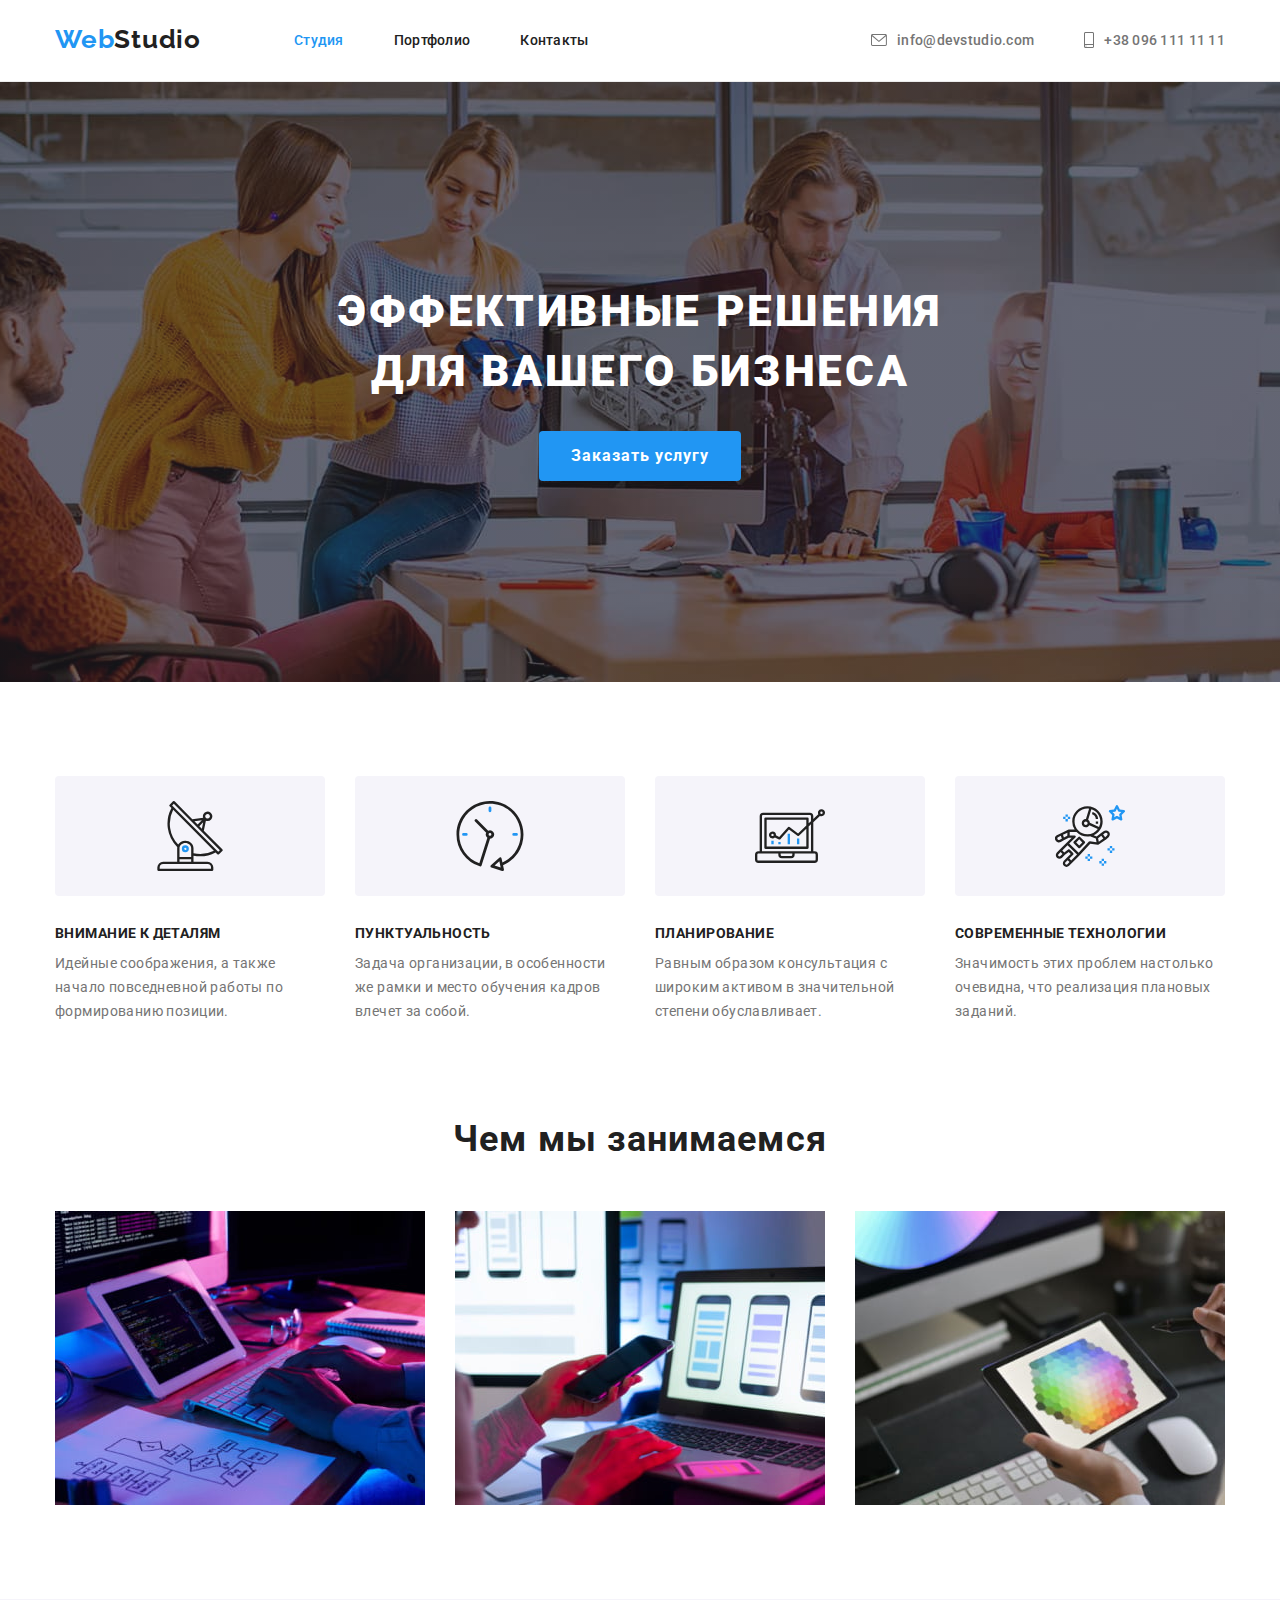
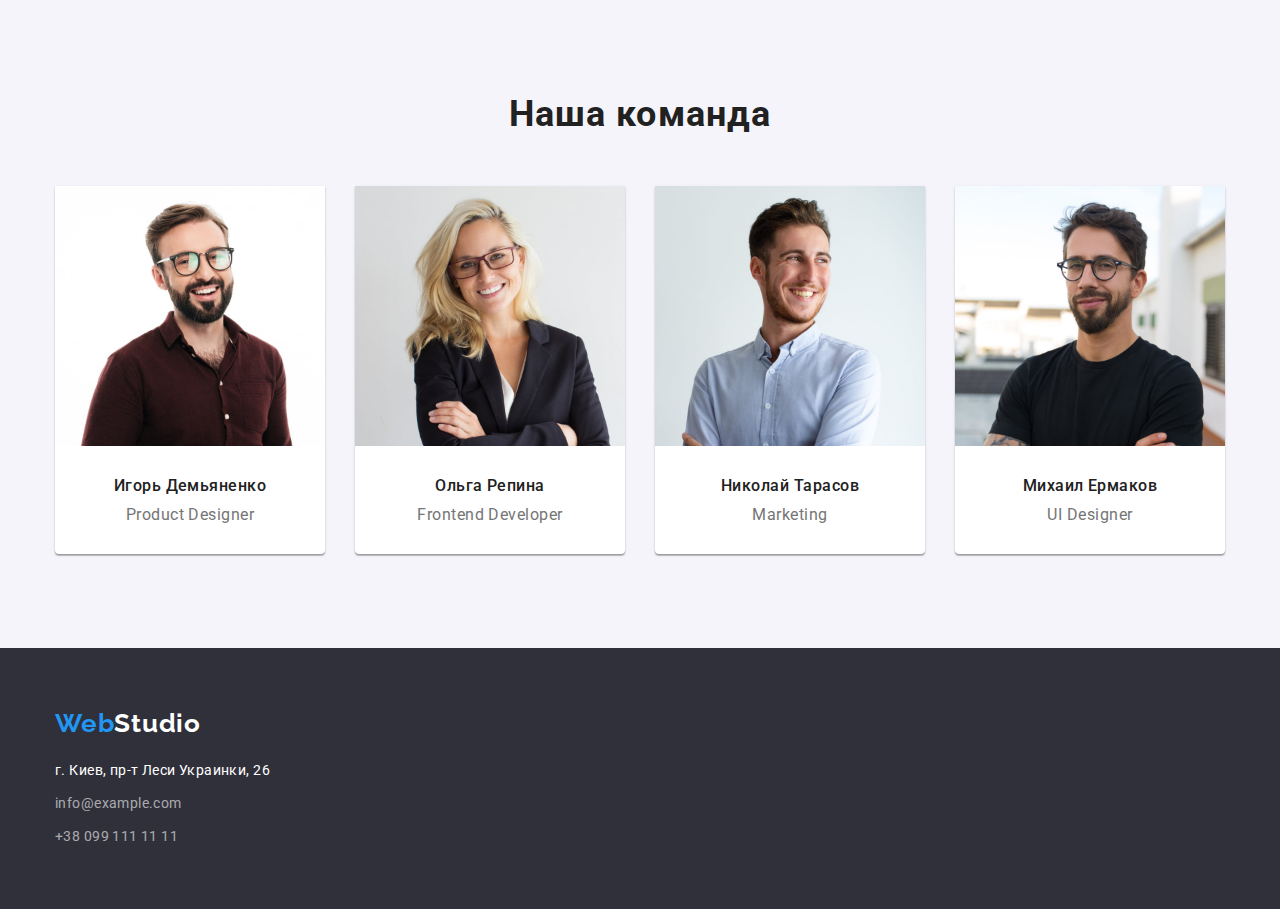
==== index.html @ 25b1bd0c "2 section svg +" ====
<!DOCTYPE html>
<html lang="ru">

<head>
  <meta charset="UTF-8">
  <meta name="viewport" content="width=device-width, initial-scale=1.0">
  <title>Студия</title>
  <link href="https://fonts.googleapis.com/css2?family=Raleway:wght@700&family=Roboto:wght@400;500;700;900&display=swap"
    rel="stylesheet">
  <link rel="stylesheet" href="https://cdnjs.cloudflare.com/ajax/libs/modern-normalize/1.1.0/modern-normalize.min.css">
  <link rel="stylesheet" href="./css/styles.css">
</head>

<body>
  <header class="header">
    <div class="container thumb">
      <nav class="menu">
        <a class="menu__logo logo" href="#" target="_blank" rel="noreferrer noopener">Web<span>Studio</span></a>
        <ul class="navigation">
          <li class="navigation__item"><a class="navigation__link link current" href="./index.html">Студия</a></li>
          <li class="navigation__item"><a class="navigation__link link" href="./portfolio.html">Портфолио</a></li>
          <li class="navigation__item"><a class="navigation__link link" href="#">Контакты</a></li>
        </ul>
      </nav>
      <ul class="contacts">
        <li class="contacts__item">
          <a class="contacts__link link" href="mailto:info@devstudio.com">
            <svg class="icon-mail" width="16" height="12">
              <use href="./images/icons.svg#icon-mail"></use>
            </svg>
            info@devstudio.com
          </a>
        </li>
        <li class="contacts__item">
          <a class="contacts__link link" href="tel:+380961111111">
            <svg class="icon-smartphone" width="10" height="16">
              <use href="./images/icons.svg#icon-smartphone"></use>
            </svg>
            +38 096 111 11 11
          </a>
        </li>
      </ul>
    </div>
  </header>
  <main>
    <section class="hero">
      <div class="container box">
        <h1 class="hero__title">Эффективные решения для вашего бизнеса</h1>
        <button class="hero__btn" type="button">Заказать услугу</button>
      </div>
    </section>
    <section class="section">
      <div class="container">
        <h2 class="hide__title">Наши преимущества</h2>
        <ul class="rows">
          <li class="rows__item">
            <div class="rows__box">
              <svg class="rows__icon" width="70" height="70">
                <use href="./images/icons.svg#icon-antenna"></use>
              </svg>
            </div>
            <h3 class="rows__title">Внимание к деталям</h3>
            <p class="rows__text">Идейные соображения, а также начало повседневной работы по формированию позиции.</p>
          </li>
          <li class="rows__item">
            <div class="rows__box">
              <svg class="rows__icon" width="70" height="70">
                <use href="./images/icons.svg#icon-clock"></use>
              </svg>
            </div>
            <h3 class="rows__title">Пунктуальность</h3>
            <p class="rows__text">Задача организации, в особенности же рамки и место обучения кадров влечет за собой.
            </p>
          </li>
          <li class="rows__item">
            <div class="rows__box">
              <svg class="rows__icon" width="70" height="70">
                <use href="./images/icons.svg#icon-diagram"></use>
              </svg>
            </div>
            <h3 class="rows__title">Планирование</h3>
            <p class="rows__text">Равным образом консультация с широким активом в значительной степени обуславливает.
            </p>
          </li>
          <li class="rows__item">
            <div class="rows__box">
              <svg class="rows__icon" width="70" height="70">
                <use href="./images/icons.svg#icon-astronaut"></use>
              </svg>
            </div>
            <h3 class="rows__title">Современные технологии</h3>
            <p class="rows__text">Значимость этих проблем настолько очевидна, что реализация плановых заданий.</p>
          </li>
        </ul>
      </div>
    </section>
    <section class="section position">
      <div class="container">
        <h2 class="title">Чем мы занимаемся</h2>
        <ul class="works">
          <li class="works__item"><img class="works__img" src="./images/what-we-do/what-we-do-1.jpg"
              alt=" пишет код на клавиатуре" width="370"></li>
          <li class="works__item"><img class="works__img" src="./images/what-we-do/what-we-do-2.jpg"
              alt=" делает адаптацию под телефон" width="370"></li>
          <li class="works__item"><img class="works__img" src="./images/what-we-do/what-we-do-3.jpg"
              alt=" работает в редакторе цвета" width="370"></li>
        </ul>
      </div>
    </section>
    <section class="section background">
      <div class="container">
        <h2 class="title">Наша команда</h2>
        <ul class="team">
          <li class="team__item">
            <img class="team__img" src="./images/team/team-1.jpg" alt="член команды мужчина" width="270" height="260">
            <div class="team__box">
              <h3 class="team__title">Игорь Демьяненко</h3>
              <p class="team__text" lang="en">Product Designer</p>
            </div>
          </li>
          <li class="team__item">
            <img class="team__img" src="./images/team/team-2.jpg" alt="член команды женщина" width="270" height="260">
            <div class="team__box">
              <h3 class="team__title">Ольга Репина</h3>
              <p class="team__text" lang="en">Frontend Developer</p>
            </div>
          </li>
          <li class="team__item">
            <img class="team__img" src="./images/team/team-3.jpg" alt="член команды мужчина" width="270" height="260">
            <div class="team__box">
              <h3 class="team__title">Николай Тарасов</h3>
              <p class="team__text" lang="en">Marketing</p>
            </div>
          </li>
          <li class="team__item">
            <img class="team__img" src="./images/team/team-4.jpg" alt="член команды мужчина" width="270" height="260">
            <div class="team__box">
              <h3 class="team__title">Михаил Ермаков</h3>
              <p class="team__text" lang="en">UI Designer</p>
            </div>
          </li>
        </ul>
      </div>
    </section>
  </main>
  <footer class="footer">
    <div class="container">
      <a class="footer__logo logo" href="#" target="_blank" rel="noreferrer noopener">Web<span>Studio</span></a>
      <address class="footer__address">
        <ul class="footer__list">
          <li class="footer__item"><a class="footer__map" href="#">г. Киев, пр-т Леси Украинки, 26</a></li>
          <li class="footer__item"><a class="footer__link link" href="mailto:info@example.com">info@example.com</a></li>
          <li class="footer__item"><a class="footer__link link" href="tel:+380991111111">+38 099 111 11 11</a></li>
        </ul>
      </address>
    </div>
  </footer>
</body>

</html>
---- css/styles.css ----
/*------------------------------------------------root------------------------------------*/
:root {
  --brandColor: #2196F3;
  --brandHover: #188CE8;
  --firstFontColor: #212121;
  --secondFontColor: #757575;
  --lightFontColor: #ffffff;
  --mainBg: #2F303A;
  --sectionBg: #F5F4FA;
  --nullBg: #ffffff;
}
/* --------------------------------------------global------------------------------------*/
button {
  border: 0;
}
ul li {
  list-style: none;
}
h1,
h2,
h3,
h4,
h5,
h6,
p,
ul {
  padding: 0;
  margin: 0;
  font-size: inherit;
}
img {
  display: block;
  max-width: 100%;
  height: auto;
}
body {
  font-family: Roboto, sans-serif;
  color: var(--firstFontColor);
  font-size: 14px;
  line-height: 1.2;
}
.section {
  padding-top: 94px;
  padding-bottom: 94px;
}
/* этот заголовок нужно сделать невидимым он для семантики */
.hide__title{
  position: absolute;
  clip: rect(0 0 0 0);
  width: 1px;
  height: 1px;
  margin: -1px;
}
.container{
  width: 1200px;
  margin: 0 auto;
  padding-left: 15px;
  padding-right: 15px;
}
.logo {
  font-family: Raleway, sans-serif;
  font-weight: 700;
  font-size: 26px;
  letter-spacing: 0.03em;
  text-decoration: none;
  color: var(--brandColor);
}
.logo > span {
  color:var(--firstFontColor);
}
.link {
  text-decoration: none;
}
.link:focus,
.link:hover {
  color: var(--brandColor);
}
/*---------------------------------------------header------------------------------------*/

.header {
  letter-spacing: 0.02em;
  font-weight: 500;
  border-bottom: 1px solid #ececec;
}
.thumb {
  display: flex;
}
.menu {
  display: flex;
}
.menu__logo {
  padding-top: 24px;
  padding-bottom: 24px;
  margin-right: 93px;
}
.navigation {
  display: flex;
}
.navigation__item{
}
.navigation__item:not(:last-child) {
  margin-right: 50px;
}
.navigation__link{
  display: block;
  padding-top: 32px;
  padding-bottom: 32px;
  text-decoration: none;
  color: var(--firstFontColor);
}
.contacts {
  display: flex;
  margin-left: auto;
}
.contacts__item{
}
.icon-mail {
  width: 16px;
  height: 12px;
  margin-right: 10px;
}
.icon-smartphone{
  width: 10px;
  height: 16px;
  margin-right: 10px;
}
.contacts__item:not(:last-child) {
  margin-right: 50px;
}
.contacts__link {
  display: flex;
  align-items: center;
  padding-top: 32px;
  padding-bottom: 32px;
  color: var(--secondFontColor);
}
.current {
  color:var(--brandColor);
}

/* -------------------------------------------studio-main--------------------------------*/
/*--------------------------section-hero---------------------*/
.hero {
  padding-top: 200px;
  padding-bottom: 200px;
  margin: 0 auto;
  max-width: 1600px;
  height: 600px;
  background-color: var(--mainBg);
  background-image: linear-gradient(
    to right,
    rgba(47, 48, 58, 0.4),
    rgba(47, 48, 58, 0.4)
  ), url(../images/hero-bg.jpg);
  background-repeat: no-repeat;
  background-position: center;
  background-size: cover;
}
/* если нужно чтоб фон под картинкой был бесконечно широким */
/* .hero--bg {
  background-color: var(--mainBg);
} */
.box {
  display: flex;
  flex-direction: column;
  align-items: center;
}
.hero__title {
  font-size: 44px;
  font-weight: 900;
  line-height: 1.36;
  letter-spacing: 0.06em;

  text-transform: uppercase;
  text-align: center;
  max-width: 700px;
  margin-bottom: 30px;
  color: var(--lightFontColor);
}
.hero__btn {
  font-size: 16px;
  font-weight: 700;
  line-height: 1.87;
  letter-spacing: 0.06em;
  padding: 10px 32px;
  border-radius: 4px;
  background-color: var(--brandColor);
  color: var(--lightFontColor);
}
.hero__btn:focus,
.hero__btn:hover {
  background-color: var(--brandHover);
  cursor: pointer;
}
/*----------------------------section-2---------------------*/
.rows {
  display: flex;
}
.rows__item {
  flex-basis: calc((100% - 90px) / 4);
}
.rows__item:not(:last-child){
  margin-right: 30px;
}
.rows__box {
  display: flex;
  align-items: center;
  justify-content: center;
  background-color: #F5F4FA;
  border-radius: 4px;
  margin-bottom: 30px;
  width: 270px;
  height: 120px;
}
.rows__icon {

}
.rows__title {
  font-weight: 700;
  line-height: 1.14;
  letter-spacing: 0.03em;
  text-transform: uppercase;
  margin-bottom: 10px;
}
.rows__text {
  line-height: 1.71;
  letter-spacing: 0.03em;
  color: var(--secondFontColor);
}
/*----------------------------section-3---------------------*/
.position {
  padding-top: 0;
}
.title {
  font-size: 36px;
  font-weight: 700;
  letter-spacing: 0.03em;
  text-align: center;
  margin-bottom: 50px;
}
.works {
  display: flex;
}
.works__item {
  flex-basis: calc((100% - 60px) / 3);
}
.works__item:not(:last-child){
  margin-right: 30px;
}
.works__img {
}
.background {
  background-color: var(--sectionBg);
}
/*----------------------------section-4---------------------*/
.team {
  display: flex;
}
.team__item {
  flex-basis: calc((100% - 90px) / 4);
  border-bottom-left-radius: 4px;
  border-bottom-right-radius: 4px;
  background-color: var(--nullBg);
  box-shadow: 0px 1px 3px rgba(0, 0, 0, 0.12), 0px 1px 1px rgba(0, 0, 0, 0.14), 0px 2px 1px rgba(0, 0, 0, 0.2);
}
.team__item:not(:last-child) {
  margin-right: 30px;
}
.team__img {
  display: block;
}
.team__box {
  font-size: 16px;
  letter-spacing: 0.03em;
  text-align: center;

  padding-top: 30px;
  padding-bottom: 30px;
}
.team__title {
  font-weight: 500;
  margin-bottom: 10px;
}
.team__text {
  color: var(--secondFontColor);
}

/* -----------------------------------------portfolio-main-------------------------------*/


.filter {
  display: flex;
  justify-content: center;
  margin-bottom: 50px;
}
.filter__item:not(:last-child) {
  margin-right: 8px;
}
.filter__btn {
  font-size: 16px;
  line-height: 1.62;
  letter-spacing: 0.03em;
  font-weight: 500;

  padding: 6px 22px;
  border-radius: 4px;
  background-color: var(--sectionBg);
}
.filter__btn:focus,
.filter__btn:hover {
  color: var(--lightFontColor);
  background-color: var(--brandColor);
  cursor: pointer;
}
.portfolio {
  display: flex;
  flex-wrap: wrap;
}
.portfolio__item {
  flex-basis: calc((100% - 60px) / 3);
  margin-right: 30px;
  margin-bottom: 30px;
}
/* or with :not(:nth-child(3n))
          margin-right: 30px;*/
.portfolio__item:nth-child(3n) {
  margin-right: 0;
}
.portfolio__item:nth-last-child(-n + 3) {
  margin-bottom: 0;
}
.portfolio__img {
  display: block;
}
.portfolio__box {
  padding: 20px 24px;
  background-color: var(--nullBg);
  border: 1px solid #eeeeee;
}
.portfolio__title {
  font-size: 18px;
  line-height: 2;
  letter-spacing: 0.06em;
  font-weight: 700;
  margin-bottom: 4px;
}
.portfolio__text {
  font-size: 16px;
  line-height: 1.87;
  letter-spacing: 0.03em;
  color: var(--secondFontColor);
}

/*---------------------------------------------footer------------------------------------*/

.footer {
  background-color: var(--mainBg);
  padding-top: 60px;
  padding-bottom: 60px;
}
.footer__logo {
  display: block;
  margin-bottom: 20px;
}
.footer__logo > span {
  color: var(--lightFontColor);
}
.footer__address {
}
.footer__list {
  font-style: normal;
  line-height: 1.71;
  letter-spacing: 0.03em;
}
.footer__item:not(:last-child) {
  margin-bottom: 9px;
}
.footer__map {
  text-decoration: none;
  color: var(--lightFontColor);
}
.footer__link {
  text-decoration: none;
  color: rgba(255, 255, 255, 0.6);
}
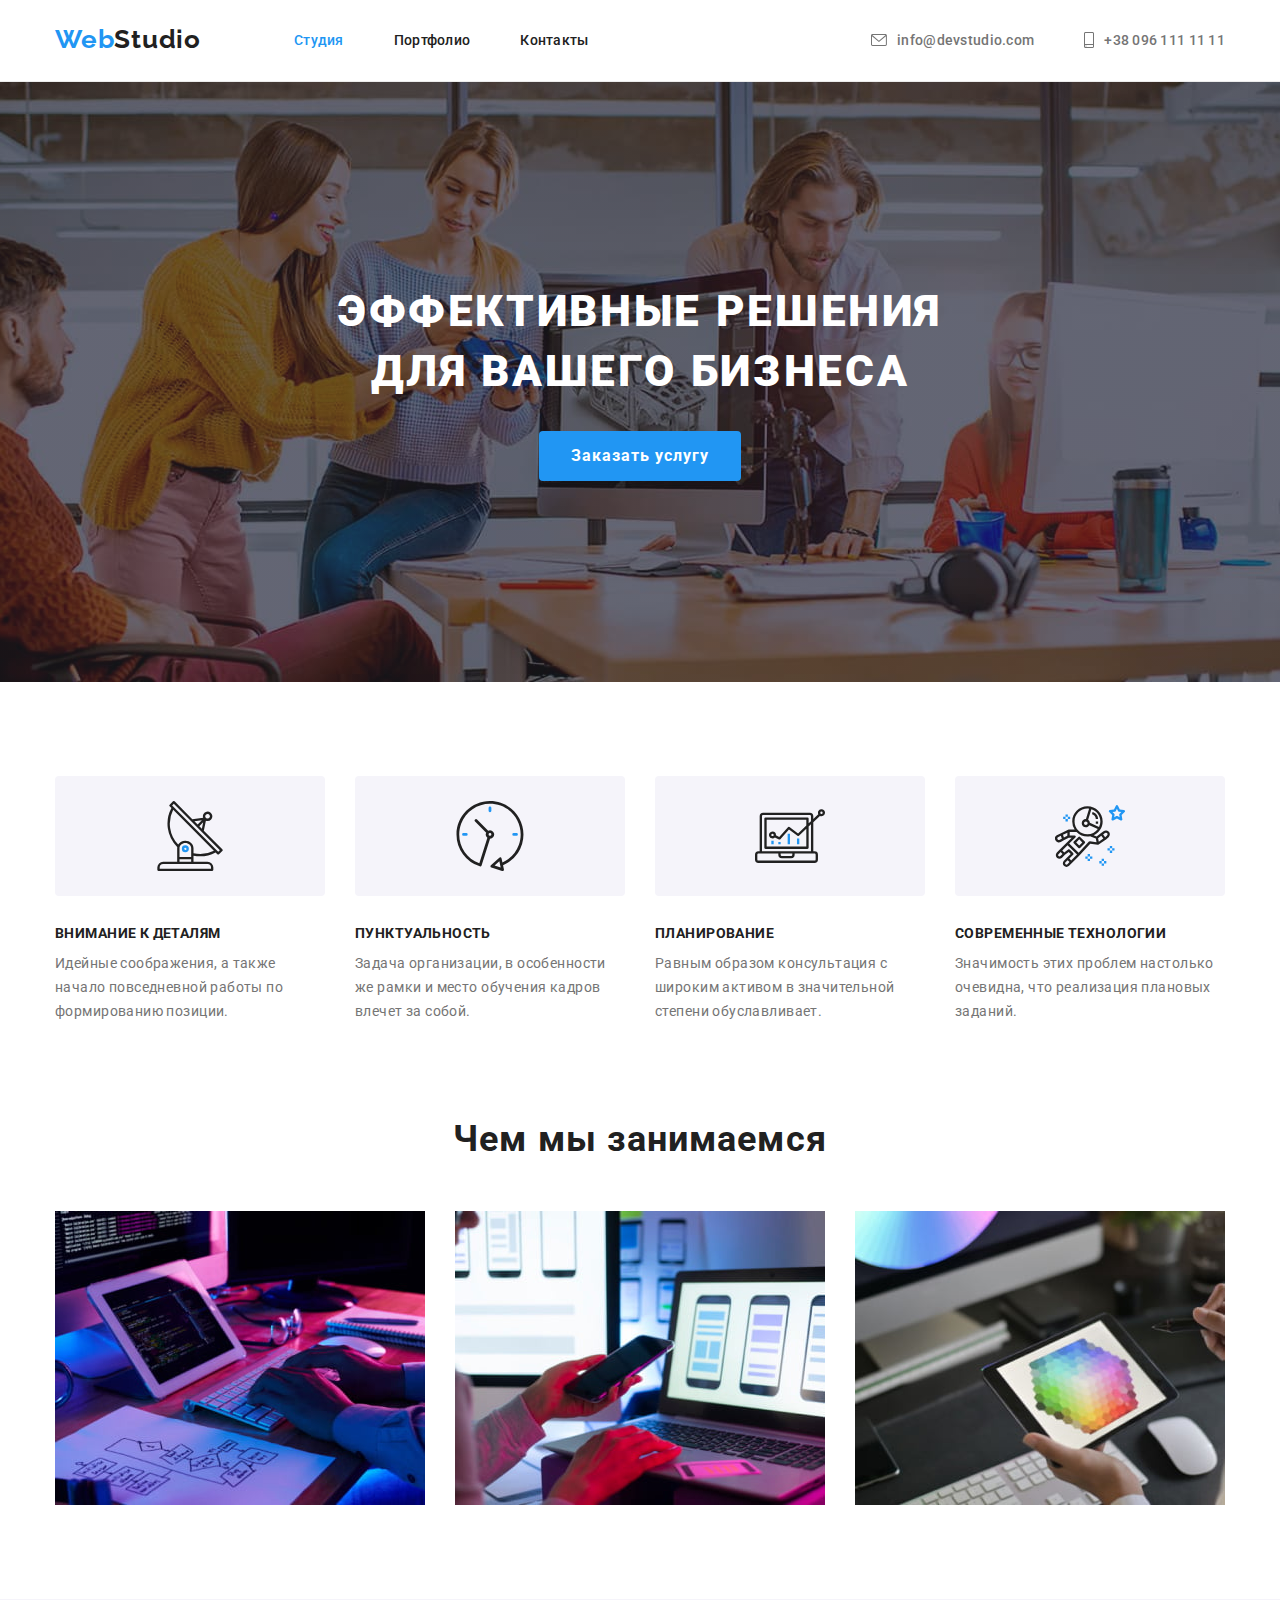
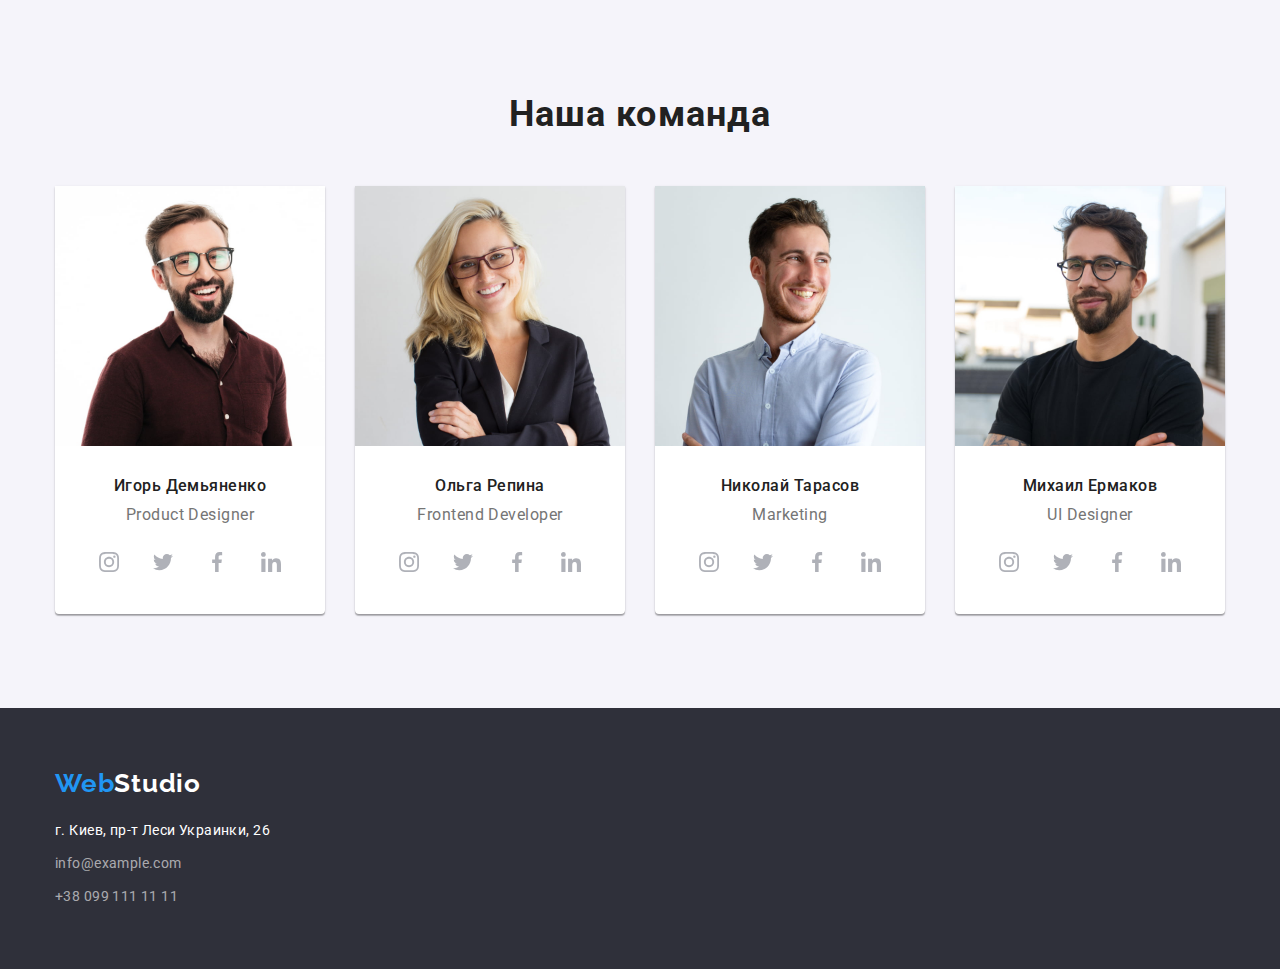
==== commit c5d1ac2f: "+social links in cars" ====
--- a/index.html
+++ b/index.html
@@ -25,7 +25,7 @@
       <ul class="contacts">
         <li class="contacts__item">
           <a class="contacts__link link" href="mailto:info@devstudio.com">
-            <svg class="icon-mail" width="16" height="12">
+            <svg class="contacts__icon-mail" width="16" height="12">
               <use href="./images/icons.svg#icon-mail"></use>
             </svg>
             info@devstudio.com
@@ -33,7 +33,7 @@
         </li>
         <li class="contacts__item">
           <a class="contacts__link link" href="tel:+380961111111">
-            <svg class="icon-smartphone" width="10" height="16">
+            <svg class="contacts__icon-smartphone" width="10" height="16">
               <use href="./images/icons.svg#icon-smartphone"></use>
             </svg>
             +38 096 111 11 11
@@ -117,6 +117,36 @@
               <h3 class="team__title">Игорь Демьяненко</h3>
               <p class="team__text" lang="en">Product Designer</p>
             </div>
+            <ul class="social-links">
+              <li class="social-links__item">
+                <a class="social-links__link" href="#0" target="_blank" rel="noreferrer noopener">
+                  <svg class="social-links__icon" width="20" height="20">
+                    <use href="./images/icons.svg#icon-instagram"></use>
+                  </svg>
+                </a>
+              </li>
+              <li class="social-links__item">
+                <a class="social-links__link" href="#0" target="_blank" rel="noreferrer noopener">
+                  <svg class="social-links__icon" width="20" height="20">
+                    <use href="./images/icons.svg#icon-twitter"></use>
+                  </svg>
+                </a>
+              </li>
+              <li class="social-links__item">
+                <a class="social-links__link" href="#0" target="_blank" rel="noreferrer noopener">
+                  <svg class="social-links__icon" width="20" height="20">
+                    <use href="./images/icons.svg#icon-facebook"></use>
+                  </svg>
+                </a>
+              </li>
+              <li class="social-links__item">
+                <a class="social-links__link" href="#0" target="_blank" rel="noreferrer noopener">
+                  <svg class="social-links__icon" width="20" height="20">
+                    <use href="./images/icons.svg#icon-linkedin"></use>
+                  </svg>
+                </a>
+              </li>
+            </ul>
           </li>
           <li class="team__item">
             <img class="team__img" src="./images/team/team-2.jpg" alt="член команды женщина" width="270" height="260">
@@ -124,6 +154,36 @@
               <h3 class="team__title">Ольга Репина</h3>
               <p class="team__text" lang="en">Frontend Developer</p>
             </div>
+            <ul class="social-links">
+              <li class="social-links__item">
+                <a class="social-links__link" href="#0" target="_blank" rel="noreferrer noopener">
+                  <svg class="social-links__icon" width="20" height="20">
+                    <use href="./images/icons.svg#icon-instagram"></use>
+                  </svg>
+                </a>
+              </li>
+              <li class="social-links__item">
+                <a class="social-links__link" href="#0" target="_blank" rel="noreferrer noopener">
+                  <svg class="social-links__icon" width="20" height="20">
+                    <use href="./images/icons.svg#icon-twitter"></use>
+                  </svg>
+                </a>
+              </li>
+              <li class="social-links__item">
+                <a class="social-links__link" href="#0" target="_blank" rel="noreferrer noopener">
+                  <svg class="social-links__icon" width="20" height="20">
+                    <use href="./images/icons.svg#icon-facebook"></use>
+                  </svg>
+                </a>
+              </li>
+              <li class="social-links__item">
+                <a class="social-links__link" href="#0" target="_blank" rel="noreferrer noopener">
+                  <svg class="social-links__icon" width="20" height="20">
+                    <use href="./images/icons.svg#icon-linkedin"></use>
+                  </svg>
+                </a>
+              </li>
+            </ul>
           </li>
           <li class="team__item">
             <img class="team__img" src="./images/team/team-3.jpg" alt="член команды мужчина" width="270" height="260">
@@ -131,6 +191,36 @@
               <h3 class="team__title">Николай Тарасов</h3>
               <p class="team__text" lang="en">Marketing</p>
             </div>
+            <ul class="social-links">
+              <li class="social-links__item">
+                <a class="social-links__link" href="#0" target="_blank" rel="noreferrer noopener">
+                  <svg class="social-links__icon" width="20" height="20">
+                    <use href="./images/icons.svg#icon-instagram"></use>
+                  </svg>
+                </a>
+              </li>
+              <li class="social-links__item">
+                <a class="social-links__link" href="#0" target="_blank" rel="noreferrer noopener">
+                  <svg class="social-links__icon" width="20" height="20">
+                    <use href="./images/icons.svg#icon-twitter"></use>
+                  </svg>
+                </a>
+              </li>
+              <li class="social-links__item">
+                <a class="social-links__link" href="#0" target="_blank" rel="noreferrer noopener">
+                  <svg class="social-links__icon" width="20" height="20">
+                    <use href="./images/icons.svg#icon-facebook"></use>
+                  </svg>
+                </a>
+              </li>
+              <li class="social-links__item">
+                <a class="social-links__link" href="#0" target="_blank" rel="noreferrer noopener">
+                  <svg class="social-links__icon" width="20" height="20">
+                    <use href="./images/icons.svg#icon-linkedin"></use>
+                  </svg>
+                </a>
+              </li>
+            </ul>
           </li>
           <li class="team__item">
             <img class="team__img" src="./images/team/team-4.jpg" alt="член команды мужчина" width="270" height="260">
@@ -138,6 +228,36 @@
               <h3 class="team__title">Михаил Ермаков</h3>
               <p class="team__text" lang="en">UI Designer</p>
             </div>
+            <ul class="social-links">
+              <li class="social-links__item">
+                <a class="social-links__link" href="#0" target="_blank" rel="noreferrer noopener">
+                  <svg class="social-links__icon" width="20" height="20">
+                    <use href="./images/icons.svg#icon-instagram"></use>
+                  </svg>
+                </a>
+              </li>
+              <li class="social-links__item">
+                <a class="social-links__link" href="#0" target="_blank" rel="noreferrer noopener">
+                  <svg class="social-links__icon" width="20" height="20">
+                    <use href="./images/icons.svg#icon-twitter"></use>
+                  </svg>
+                </a>
+              </li>
+              <li class="social-links__item">
+                <a class="social-links__link" href="#0" target="_blank" rel="noreferrer noopener">
+                  <svg class="social-links__icon" width="20" height="20">
+                    <use href="./images/icons.svg#icon-facebook"></use>
+                  </svg>
+                </a>
+              </li>
+              <li class="social-links__item">
+                <a class="social-links__link" href="#0" target="_blank" rel="noreferrer noopener">
+                  <svg class="social-links__icon" width="20" height="20">
+                    <use href="./images/icons.svg#icon-linkedin"></use>
+                  </svg>
+                </a>
+              </li>
+            </ul>
           </li>
         </ul>
       </div>
--- a/css/styles.css
+++ b/css/styles.css
@@ -9,6 +9,7 @@
   --mainBg: #2F303A;
   --sectionBg: #F5F4FA;
   --nullBg: #ffffff;
+  --iconColor: #AFB1B8;
 }
 /* --------------------------------------------global------------------------------------*/
 button {
@@ -115,15 +116,13 @@
 }
 .contacts__item{
 }
-.icon-mail {
-  width: 16px;
-  height: 12px;
+.contacts__icon-mail {
   margin-right: 10px;
-}
-.icon-smartphone{
-  width: 10px;
-  height: 16px;
+  fill: currentColor;
+}
+.contacts__icon-smartphone{
   margin-right: 10px;
+  fill: currentColor;
 }
 .contacts__item:not(:last-child) {
   margin-right: 50px;
@@ -258,6 +257,8 @@
   display: flex;
 }
 .team__item {
+  display: flex;
+  flex-direction: column;
   flex-basis: calc((100% - 90px) / 4);
   border-bottom-left-radius: 4px;
   border-bottom-right-radius: 4px;
@@ -269,14 +270,15 @@
 }
 .team__img {
   display: block;
+  margin-bottom: 30px;
 }
 .team__box {
   font-size: 16px;
   letter-spacing: 0.03em;
   text-align: center;
-
-  padding-top: 30px;
-  padding-bottom: 30px;
+  margin-bottom: 16px;
+  padding-left: 10px;
+  padding-right: 10px;
 }
 .team__title {
   font-weight: 500;
@@ -284,6 +286,36 @@
 }
 .team__text {
   color: var(--secondFontColor);
+}
+.social-links {
+  display: flex;
+  justify-content: center;
+  padding-left: 32px;
+  padding-right: 32px;
+  margin-bottom: 30px;
+}
+.social-links__item {
+
+}
+.social-links__item:not(:last-child) {
+  margin-right: 10px;
+}
+.social-links__link{
+  display: flex;
+  align-items: center;
+  justify-content: center;
+  width: 44px;
+  height: 44px;
+  color: var(--iconColor);
+}
+.social-links__link:focus,
+.social-links__link:hover {
+  background-color: var(--brandColor);
+  border-radius: 50%;
+  color: var(--nullBg);
+}
+.social-links__icon {
+  fill: currentColor;
 }
 
 /* -----------------------------------------portfolio-main-------------------------------*/
@@ -311,6 +343,7 @@
 .filter__btn:hover {
   color: var(--lightFontColor);
   background-color: var(--brandColor);
+  box-shadow: 0px 3px 1px rgba(0, 0, 0, 0.1), 0px 1px 2px rgba(0, 0, 0, 0.08), 0px 2px 2px rgba(0, 0, 0, 0.12);
   cursor: pointer;
 }
 .portfolio {
@@ -329,6 +362,9 @@
 }
 .portfolio__item:nth-last-child(-n + 3) {
   margin-bottom: 0;
+}
+.portfolio__item:hover {
+  box-shadow: 0px 1px 1px rgba(0, 0, 0, 0.12), 0px 4px 4px rgba(0, 0, 0, 0.06), 1px 4px 6px rgba(0, 0, 0, 0.16);
 }
 .portfolio__img {
   display: block;
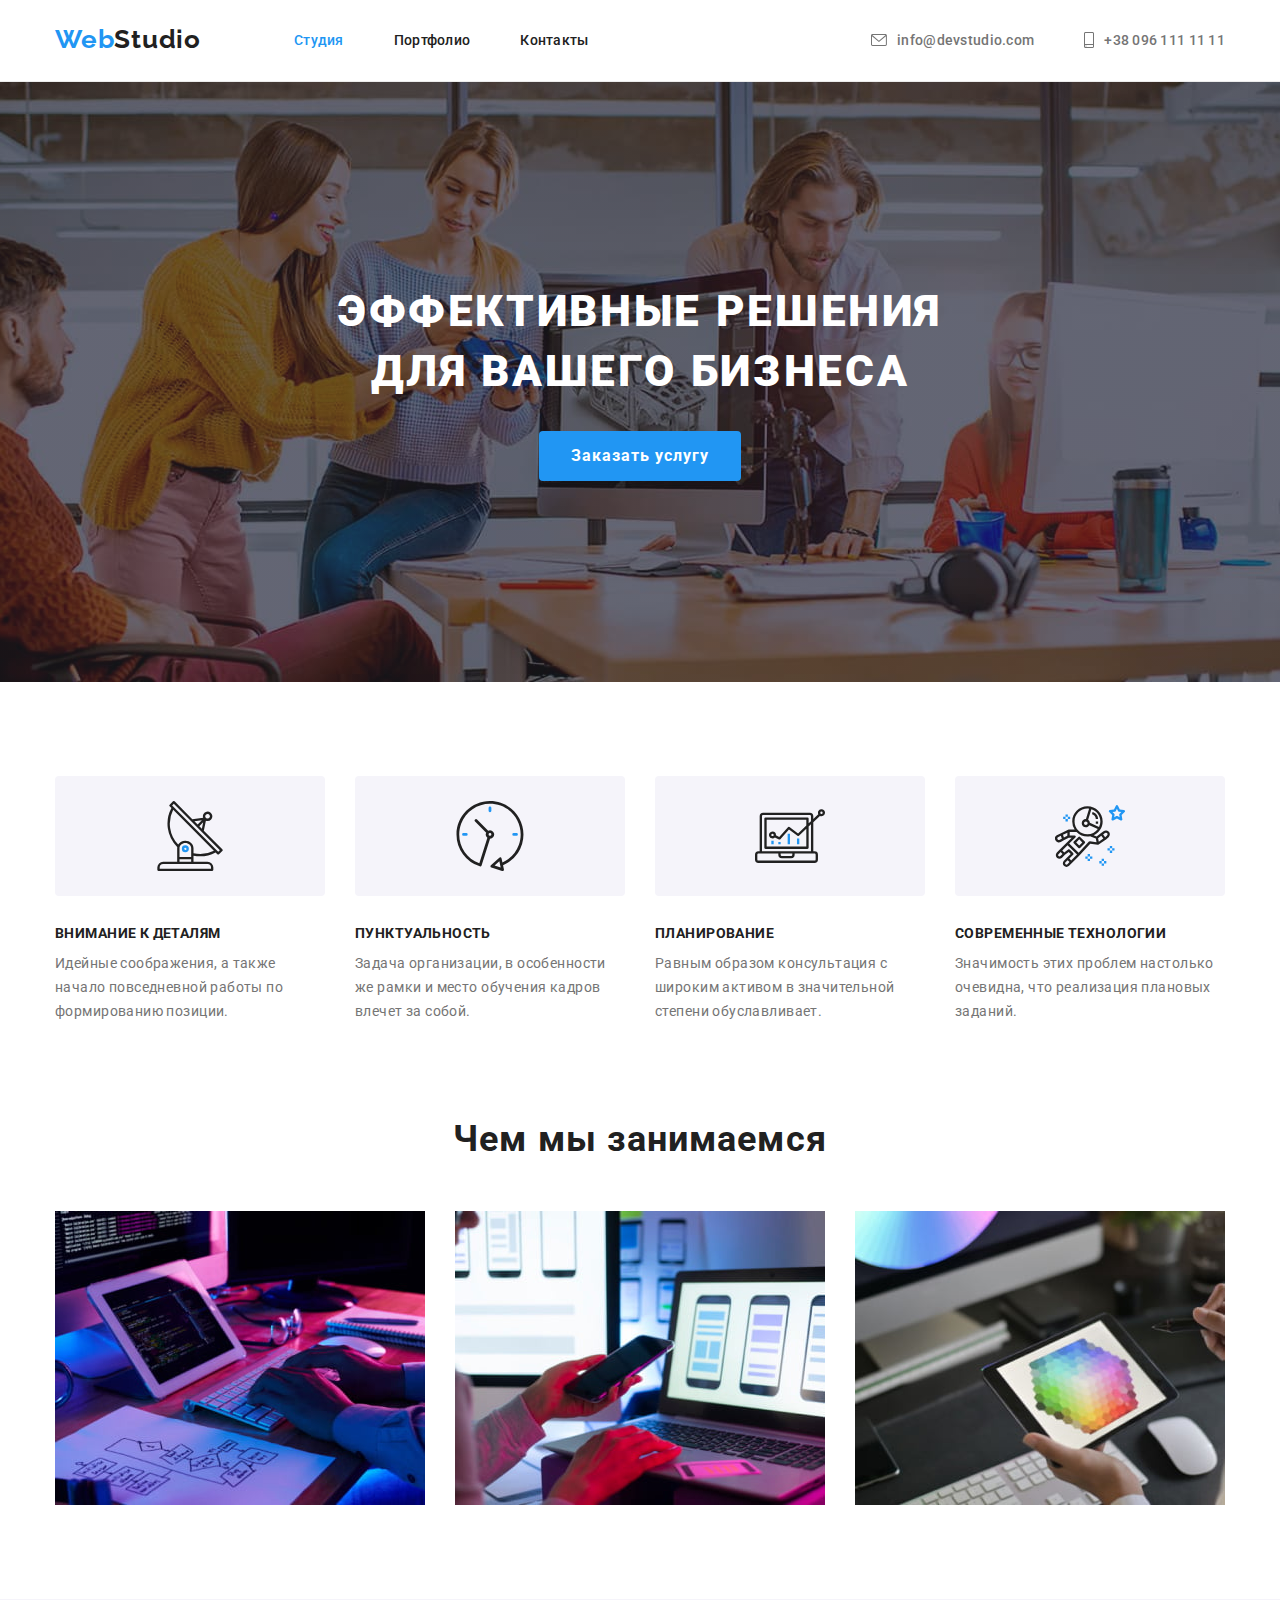
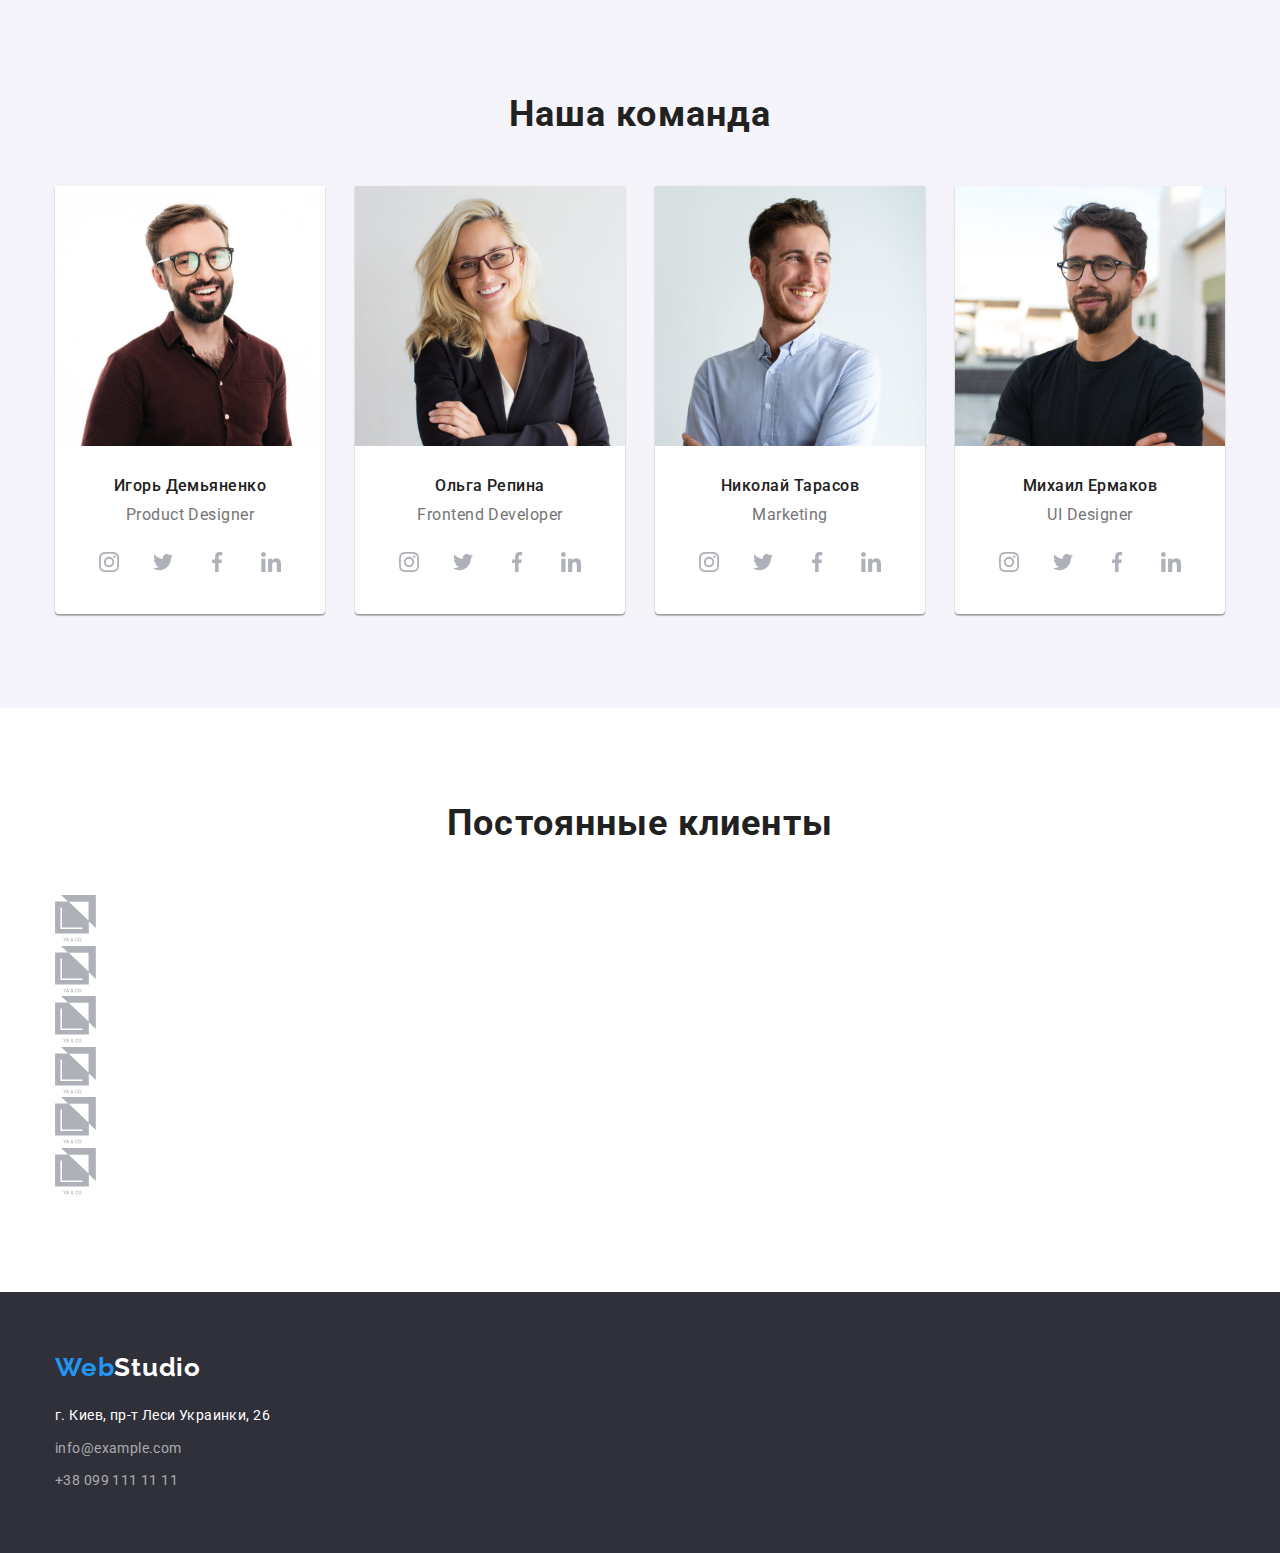
==== commit 142e57e6: "+ 5 section" ====
--- a/index.html
+++ b/index.html
@@ -262,6 +262,55 @@
         </ul>
       </div>
     </section>
+    <section class="section">
+      <div class="container">
+        <h2 class="title">Постоянные клиенты</h2>
+        <ul class="clients">
+          <li class="clients__item">
+            <a class="clients__link" href="#0" target="_blank" rel="noreferrer noopener">
+              <svg class="clients__icon" width="41" height="46.7">
+                <use href="./images/icons.svg#icon-client-1"></use>
+              </svg>
+            </a>
+          </li>
+          <li class="clients__item">
+            <a class="clients__link" href="#0" target="_blank" rel="noreferrer noopener">
+              <svg class="clients__icon" width="41" height="46.7">
+                <use href="./images/icons.svg#icon-client-1"></use>
+              </svg>
+            </a>
+          </li>
+          <li class="clients__item">
+            <a class="clients__link" href="#0" target="_blank" rel="noreferrer noopener">
+              <svg class="clients__icon" width="41" height="46.7">
+                <use href="./images/icons.svg#icon-client-1"></use>
+              </svg>
+            </a>
+          </li>
+          <li class="clients__item">
+            <a class="clients__link" href="#0" target="_blank" rel="noreferrer noopener">
+              <svg class="clients__icon" width="41" height="46.7">
+                <use href="./images/icons.svg#icon-client-1"></use>
+              </svg>
+            </a>
+          </li>
+          <li class="clients__item">
+            <a class="clients__link" href="#0" target="_blank" rel="noreferrer noopener">
+              <svg class="clients__icon" width="41" height="46.7">
+                <use href="./images/icons.svg#icon-client-1"></use>
+              </svg>
+            </a>
+          </li>
+          <li class="clients__item">
+            <a class="clients__link" href="#0" target="_blank" rel="noreferrer noopener">
+              <svg class="clients__icon" width="41" height="46.7">
+                <use href="./images/icons.svg#icon-client-1"></use>
+              </svg>
+            </a>
+          </li>
+        </ul>
+      </div>
+    </section>
   </main>
   <footer class="footer">
     <div class="container">
--- a/css/styles.css
+++ b/css/styles.css
@@ -139,7 +139,7 @@
 }
 
 /* -------------------------------------------studio-main--------------------------------*/
-/*--------------------------section-hero---------------------*/
+/*--------------------------------hero---------------------*/
 .hero {
   padding-top: 200px;
   padding-bottom: 200px;
@@ -192,7 +192,7 @@
   background-color: var(--brandHover);
   cursor: pointer;
 }
-/*----------------------------section-2---------------------*/
+/*----------------------------rows-----------------------*/
 .rows {
   display: flex;
 }
@@ -227,7 +227,7 @@
   letter-spacing: 0.03em;
   color: var(--secondFontColor);
 }
-/*----------------------------section-3---------------------*/
+/*----------------------------work-------------------------*/
 .position {
   padding-top: 0;
 }
@@ -252,7 +252,7 @@
 .background {
   background-color: var(--sectionBg);
 }
-/*----------------------------section-4---------------------*/
+/*------------------------------team-----------------------*/
 .team {
   display: flex;
 }
@@ -317,6 +317,7 @@
 .social-links__icon {
   fill: currentColor;
 }
+/*----------------------------clients---------------------*/
 
 /* -----------------------------------------portfolio-main-------------------------------*/
 
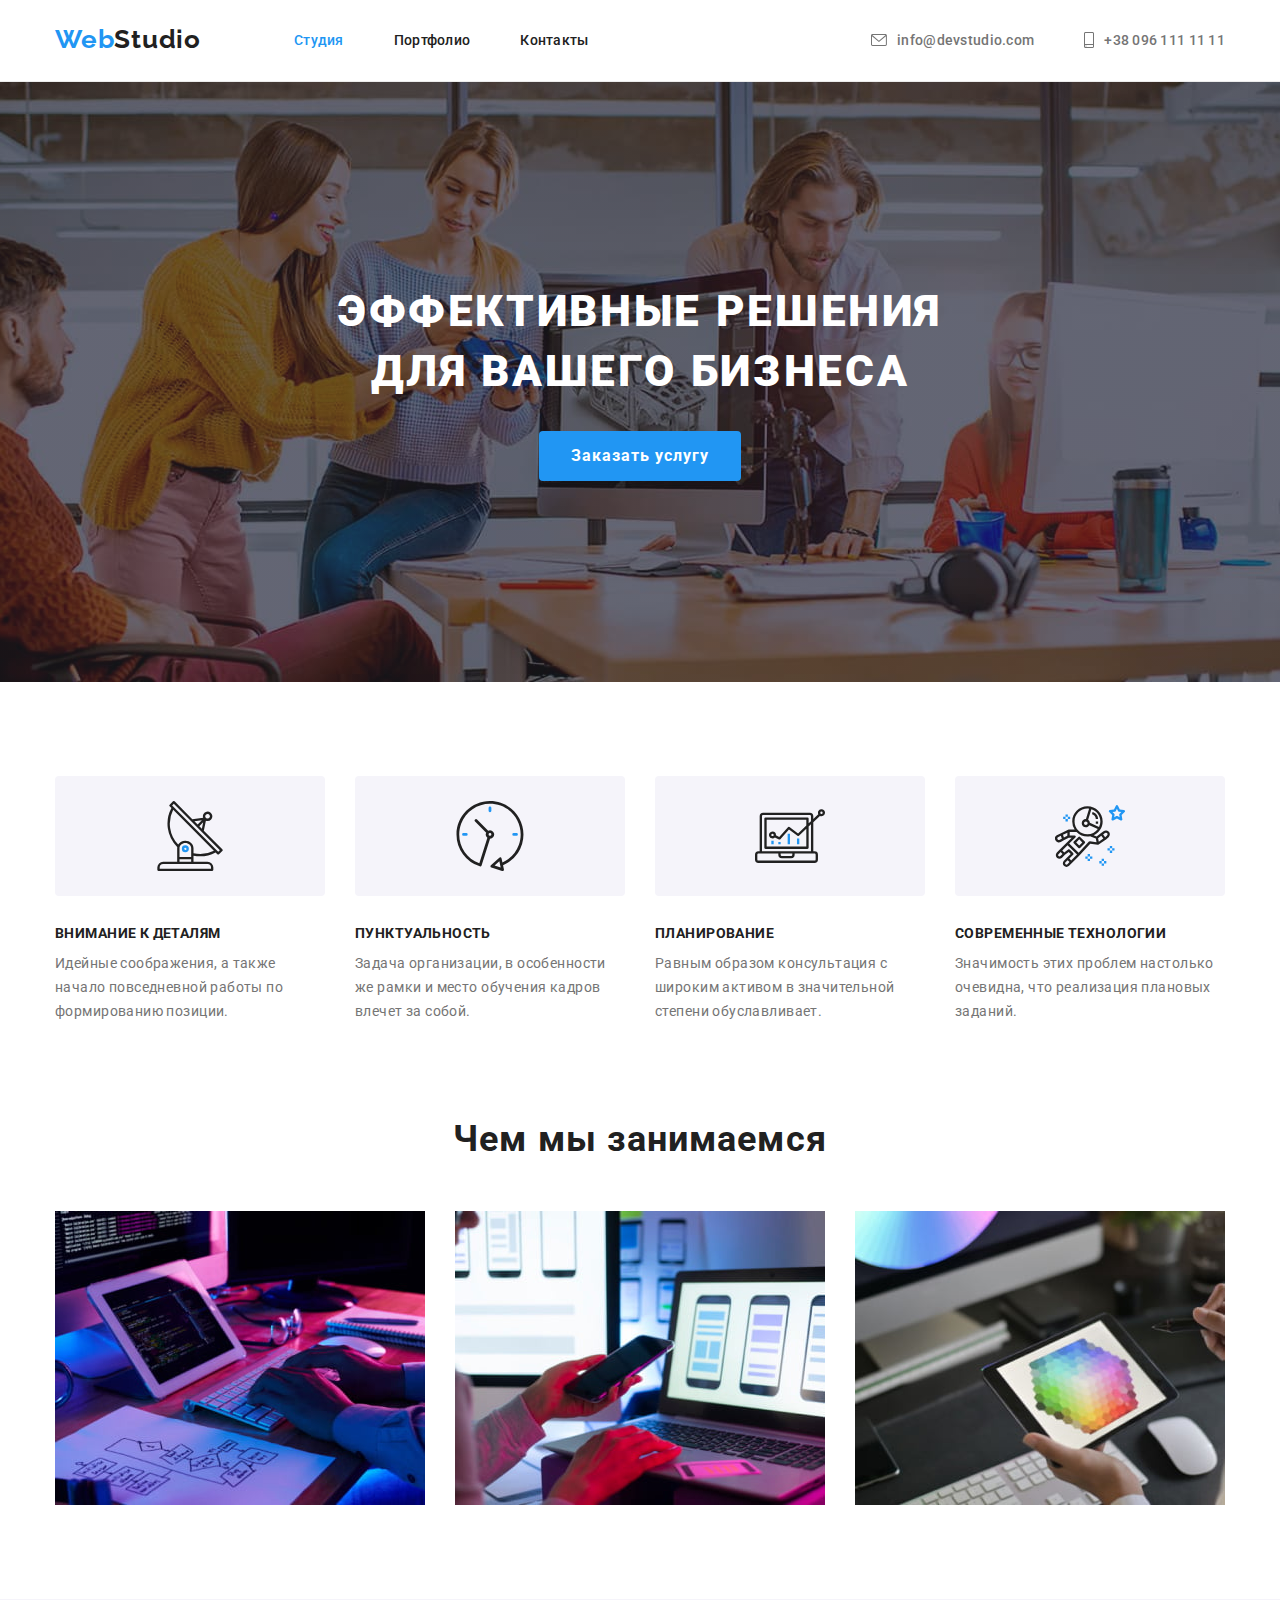
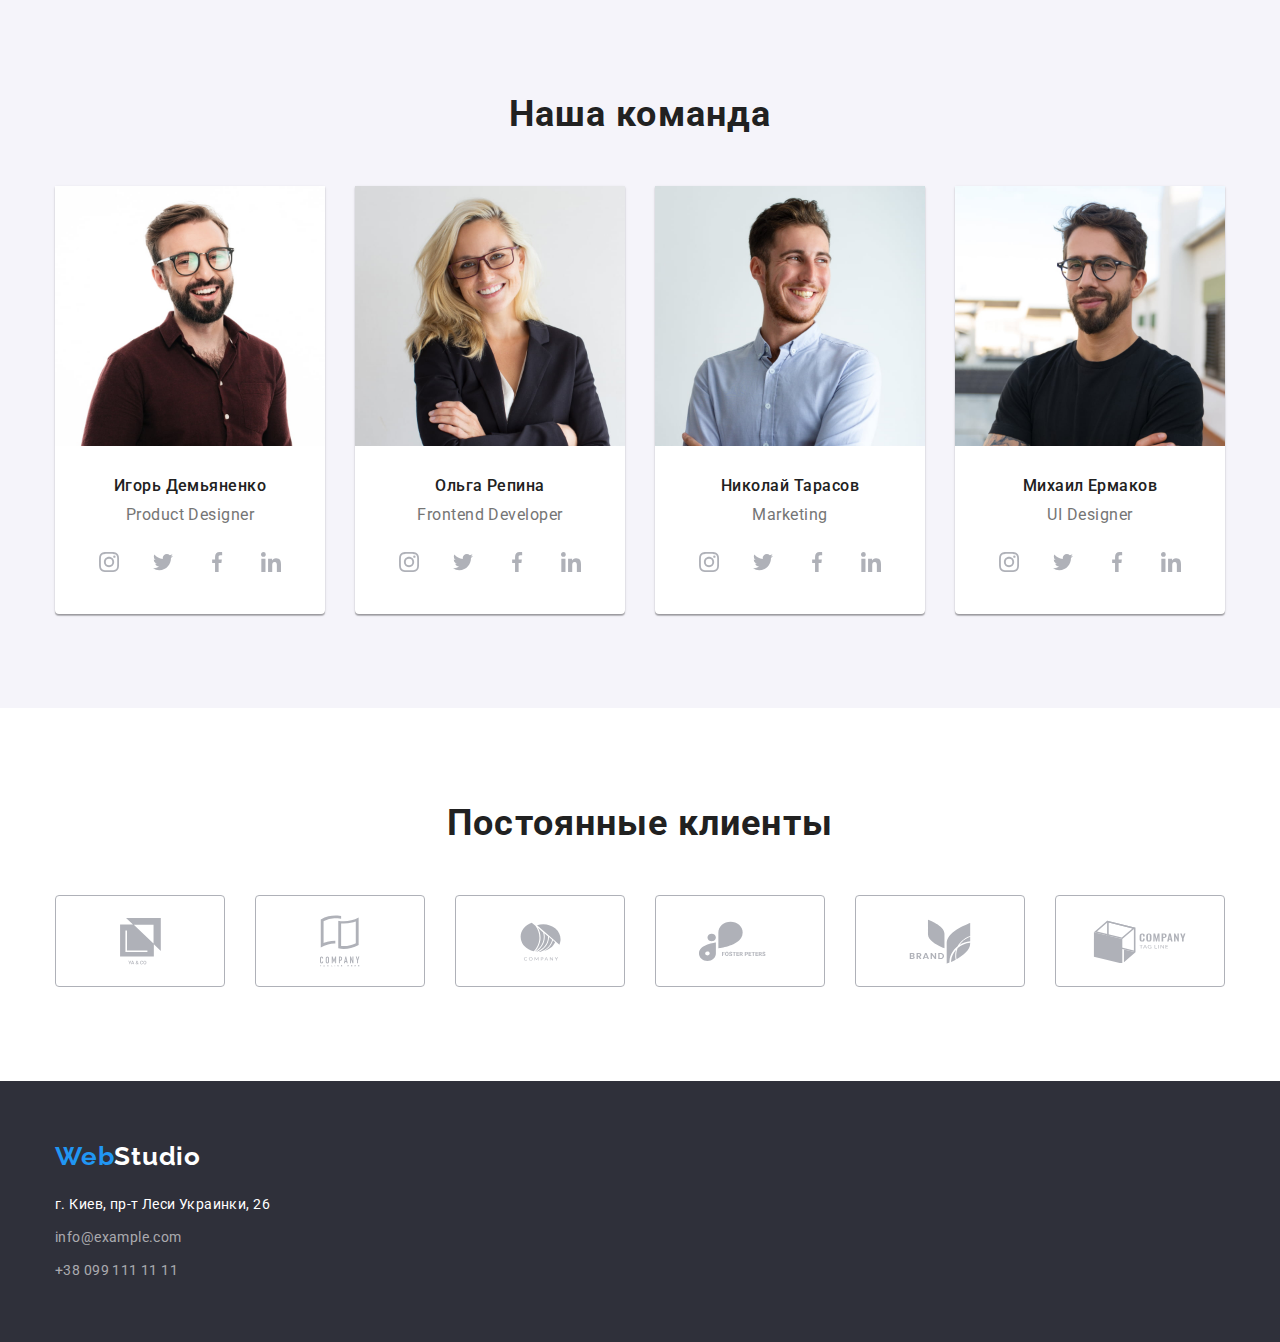
==== commit 8c54080c: "clients hovers done" ====
--- a/index.html
+++ b/index.html
@@ -275,36 +275,36 @@
           </li>
           <li class="clients__item">
             <a class="clients__link" href="#0" target="_blank" rel="noreferrer noopener">
+              <svg class="clients__icon" width="40" height="52">
+                <use href="./images/icons.svg#icon-client-2"></use>
+              </svg>
+            </a>
+          </li>
+          <li class="clients__item">
+            <a class="clients__link" href="#0" target="_blank" rel="noreferrer noopener">
               <svg class="clients__icon" width="41" height="46.7">
-                <use href="./images/icons.svg#icon-client-1"></use>
-              </svg>
-            </a>
-          </li>
-          <li class="clients__item">
-            <a class="clients__link" href="#0" target="_blank" rel="noreferrer noopener">
-              <svg class="clients__icon" width="41" height="46.7">
-                <use href="./images/icons.svg#icon-client-1"></use>
-              </svg>
-            </a>
-          </li>
-          <li class="clients__item">
-            <a class="clients__link" href="#0" target="_blank" rel="noreferrer noopener">
-              <svg class="clients__icon" width="41" height="46.7">
-                <use href="./images/icons.svg#icon-client-1"></use>
-              </svg>
-            </a>
-          </li>
-          <li class="clients__item">
-            <a class="clients__link" href="#0" target="_blank" rel="noreferrer noopener">
-              <svg class="clients__icon" width="41" height="46.7">
-                <use href="./images/icons.svg#icon-client-1"></use>
-              </svg>
-            </a>
-          </li>
-          <li class="clients__item">
-            <a class="clients__link" href="#0" target="_blank" rel="noreferrer noopener">
-              <svg class="clients__icon" width="41" height="46.7">
-                <use href="./images/icons.svg#icon-client-1"></use>
+                <use href="./images/icons.svg#icon-client-3"></use>
+              </svg>
+            </a>
+          </li>
+          <li class="clients__item">
+            <a class="clients__link" href="#0" target="_blank" rel="noreferrer noopener">
+              <svg class="clients__icon" width="84.44" height="40.62">
+                <use href="./images/icons.svg#icon-client-4"></use>
+              </svg>
+            </a>
+          </li>
+          <li class="clients__item">
+            <a class="clients__link" href="#0" target="_blank" rel="noreferrer noopener">
+              <svg class="clients__icon" width="62.54" height="45.43">
+                <use href="./images/icons.svg#icon-client-5"></use>
+              </svg>
+            </a>
+          </li>
+          <li class="clients__item">
+            <a class="clients__link" href="#0" target="_blank" rel="noreferrer noopener">
+              <svg class="clients__icon" width="93.79" height="43.93">
+                <use href="./images/icons.svg#icon-client-6"></use>
               </svg>
             </a>
           </li>
--- a/css/styles.css
+++ b/css/styles.css
@@ -318,7 +318,32 @@
   fill: currentColor;
 }
 /*----------------------------clients---------------------*/
-
+.clients {
+  display: flex;
+}
+.clients__item {
+}
+.clients__item:not(:last-child) {
+  margin-right: 30px;
+}
+.clients__link {
+  display: flex;
+  align-items: center;
+  justify-content: center;
+  width: 170px;
+  height: 92px;
+  border-radius: 4px;
+  border: 1px solid var(--iconColor);
+  color: var(--iconColor);
+}
+.clients__link:focus,
+.clients__link:hover {
+  color: var(--brandColor);
+  border-color: var(--brandColor);
+}
+.clients__icon {
+  fill: currentColor;
+}
 /* -----------------------------------------portfolio-main-------------------------------*/
 
 
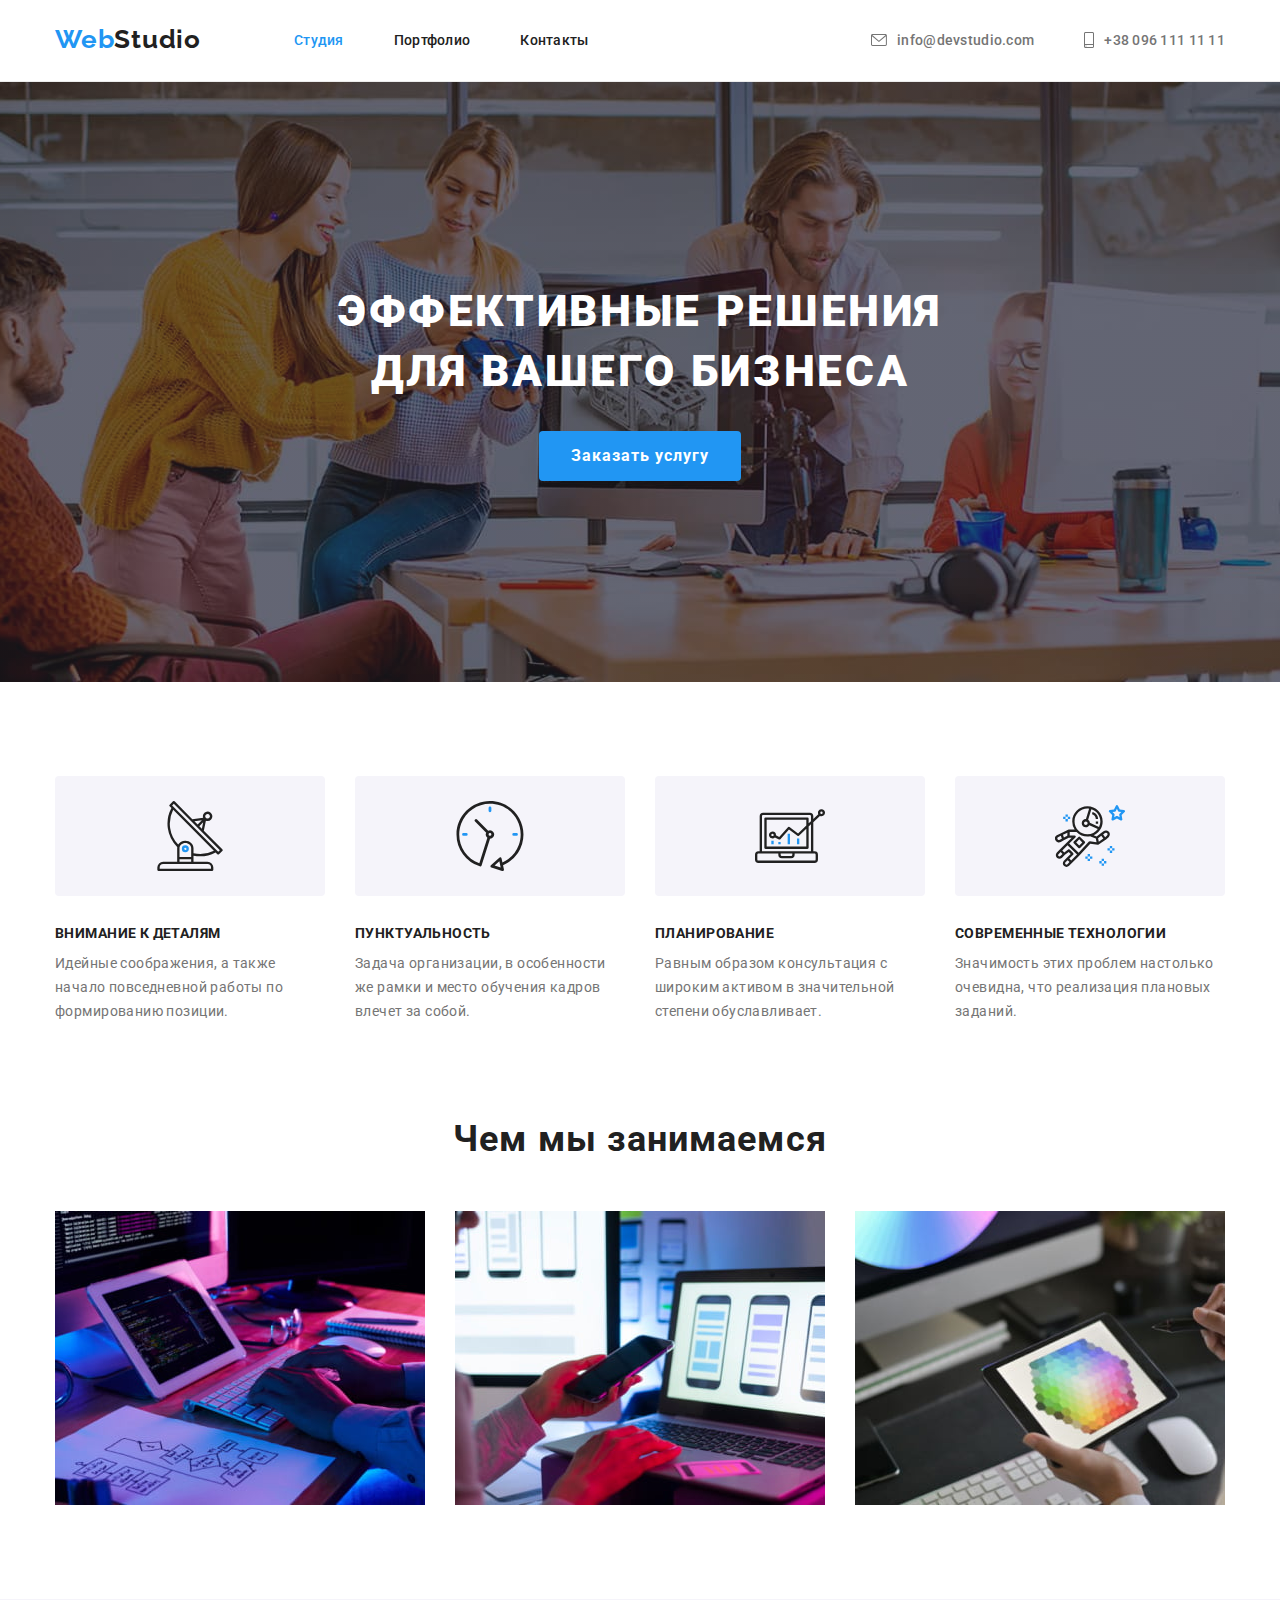
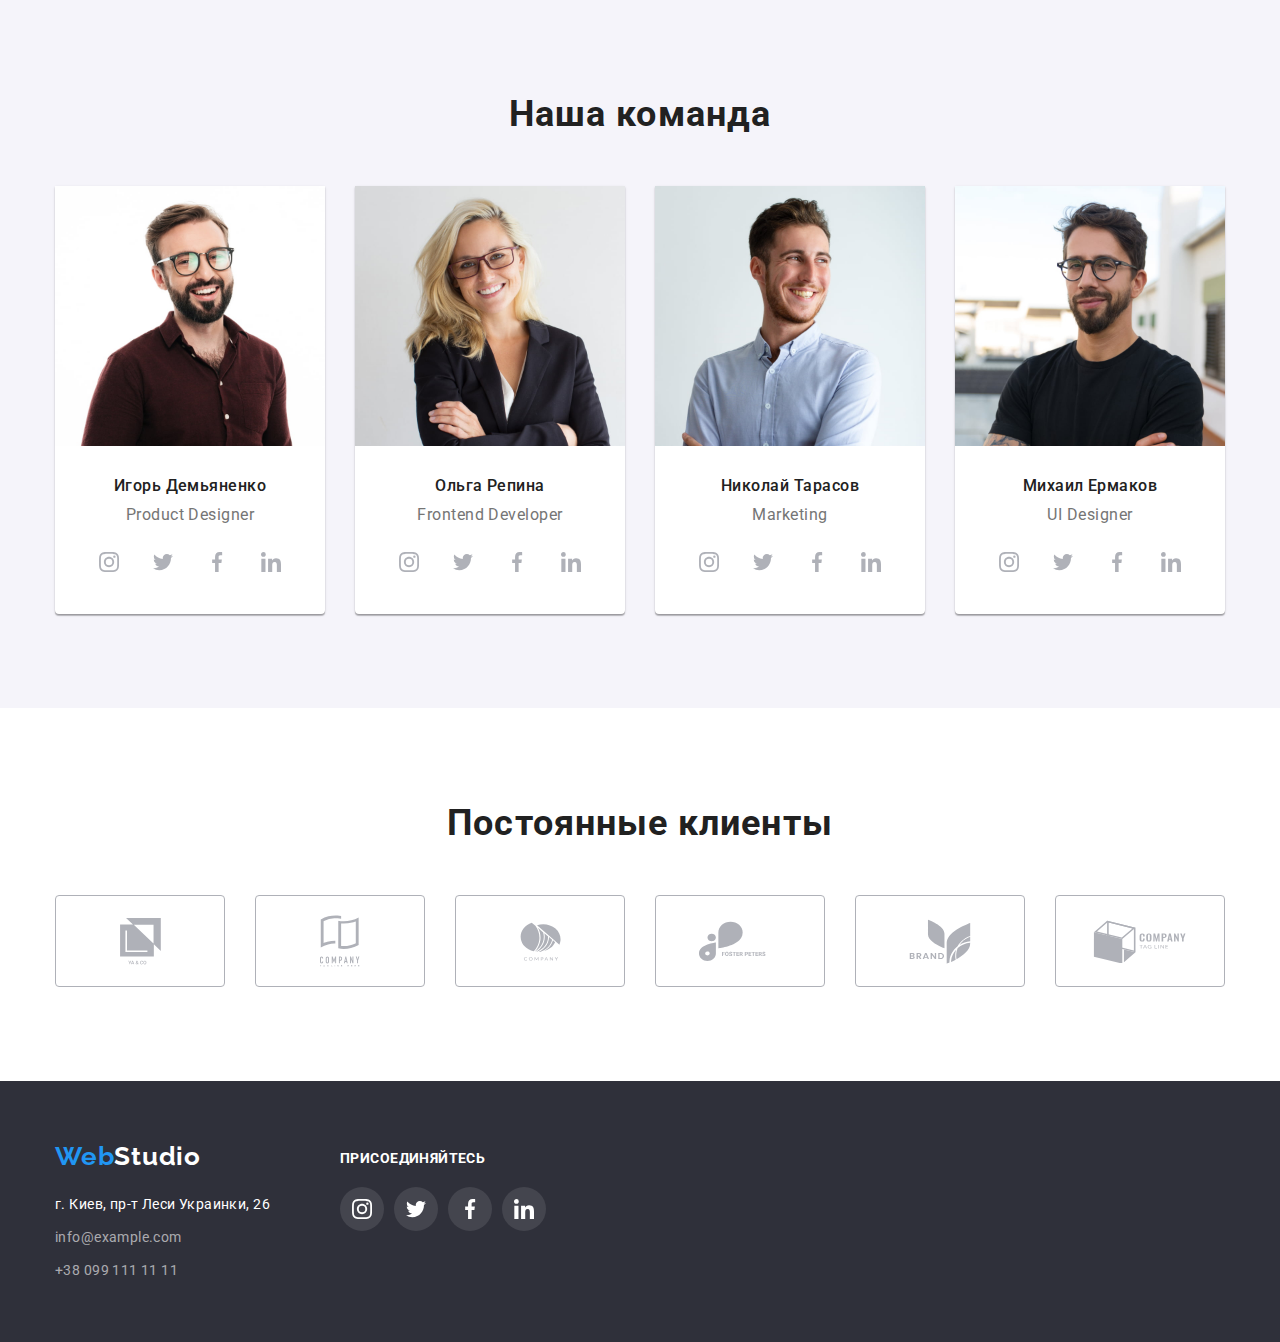
==== commit d1209747: "almost done hw4" ====
--- a/index.html
+++ b/index.html
@@ -313,15 +313,52 @@
     </section>
   </main>
   <footer class="footer">
-    <div class="container">
-      <a class="footer__logo logo" href="#" target="_blank" rel="noreferrer noopener">Web<span>Studio</span></a>
-      <address class="footer__address">
-        <ul class="footer__list">
-          <li class="footer__item"><a class="footer__map" href="#">г. Киев, пр-т Леси Украинки, 26</a></li>
-          <li class="footer__item"><a class="footer__link link" href="mailto:info@example.com">info@example.com</a></li>
-          <li class="footer__item"><a class="footer__link link" href="tel:+380991111111">+38 099 111 11 11</a></li>
-        </ul>
-      </address>
+    <div class="container thumb">
+      <div class="footer__box">
+        <a class="footer__logo logo" href="#" target="_blank" rel="noreferrer noopener">Web<span>Studio</span></a>
+        <address class="address">
+          <ul class="address__list">
+            <li class="address__item"><a class="address__map" href="https://goo.gl/maps/3mmmgACdLDucJXHp8"
+                target="_blank" rel="noreferrer noopener">г. Киев, пр-т Леси Украинки, 26</a></li>
+            <li class="address__item"><a class="address__link link" href="mailto:info@example.com">info@example.com</a>
+            </li>
+            <li class="address__item"><a class="address__link link" href="tel:+380991111111">+38 099 111 11 11</a></li>
+          </ul>
+        </address>
+      </div>
+      <div class="footer__box">
+        <p class="footer__text">присоединяйтесь</p>
+        <ul class="social-links social-links--position">
+          <li class="social-links__item">
+            <a class="social-links__link social-links__link--style" href="#0" target="_blank" rel="noreferrer noopener">
+              <svg class="social-links__icon" width="20" height="20">
+                <use href="./images/icons.svg#icon-instagram"></use>
+              </svg>
+            </a>
+          </li>
+          <li class="social-links__item">
+            <a class="social-links__link social-links__link--style" href="#0" target="_blank" rel="noreferrer noopener">
+              <svg class="social-links__icon" width="20" height="20">
+                <use href="./images/icons.svg#icon-twitter"></use>
+              </svg>
+            </a>
+          </li>
+          <li class="social-links__item">
+            <a class="social-links__link social-links__link--style" href="#0" target="_blank" rel="noreferrer noopener">
+              <svg class="social-links__icon" width="20" height="20">
+                <use href="./images/icons.svg#icon-facebook"></use>
+              </svg>
+            </a>
+          </li>
+          <li class="social-links__item">
+            <a class="social-links__link social-links__link--style" href="#0" target="_blank" rel="noreferrer noopener">
+              <svg class="social-links__icon" width="20" height="20">
+                <use href="./images/icons.svg#icon-linkedin"></use>
+              </svg>
+            </a>
+          </li>
+        </ul>
+      </div>
     </div>
   </footer>
 </body>
--- a/css/styles.css
+++ b/css/styles.css
@@ -428,22 +428,45 @@
 .footer__logo > span {
   color: var(--lightFontColor);
 }
-.footer__address {
-}
-.footer__list {
+.address {
+}
+.address__list {
   font-style: normal;
   line-height: 1.71;
   letter-spacing: 0.03em;
 }
-.footer__item:not(:last-child) {
+.address__item:not(:last-child) {
   margin-bottom: 9px;
 }
-.footer__map {
+.address__map {
   text-decoration: none;
   color: var(--lightFontColor);
 }
-.footer__link {
+.address__link {
   text-decoration: none;
   color: rgba(255, 255, 255, 0.6);
 }
-
+/* ------------------------social links block-------------- */
+.footer__box:first-child {
+  margin-right: 70px;
+}
+.footer__box:nth-child(2) {
+  padding-top: 10px;
+}
+.footer__text {
+  line-height: 1.14;
+  font-weight: 700;
+  letter-spacing: 0.03em;
+  text-transform: uppercase;
+  color: var(--lightFontColor);
+  margin-bottom: 20px;
+}
+.social-links--position {
+  padding: 0;
+  margin: 0;
+}
+.social-links__link--style {
+  color: var(--nullBg);
+  background-color: rgba(255, 255, 255, 0.1);
+  border-radius: 50%;
+}
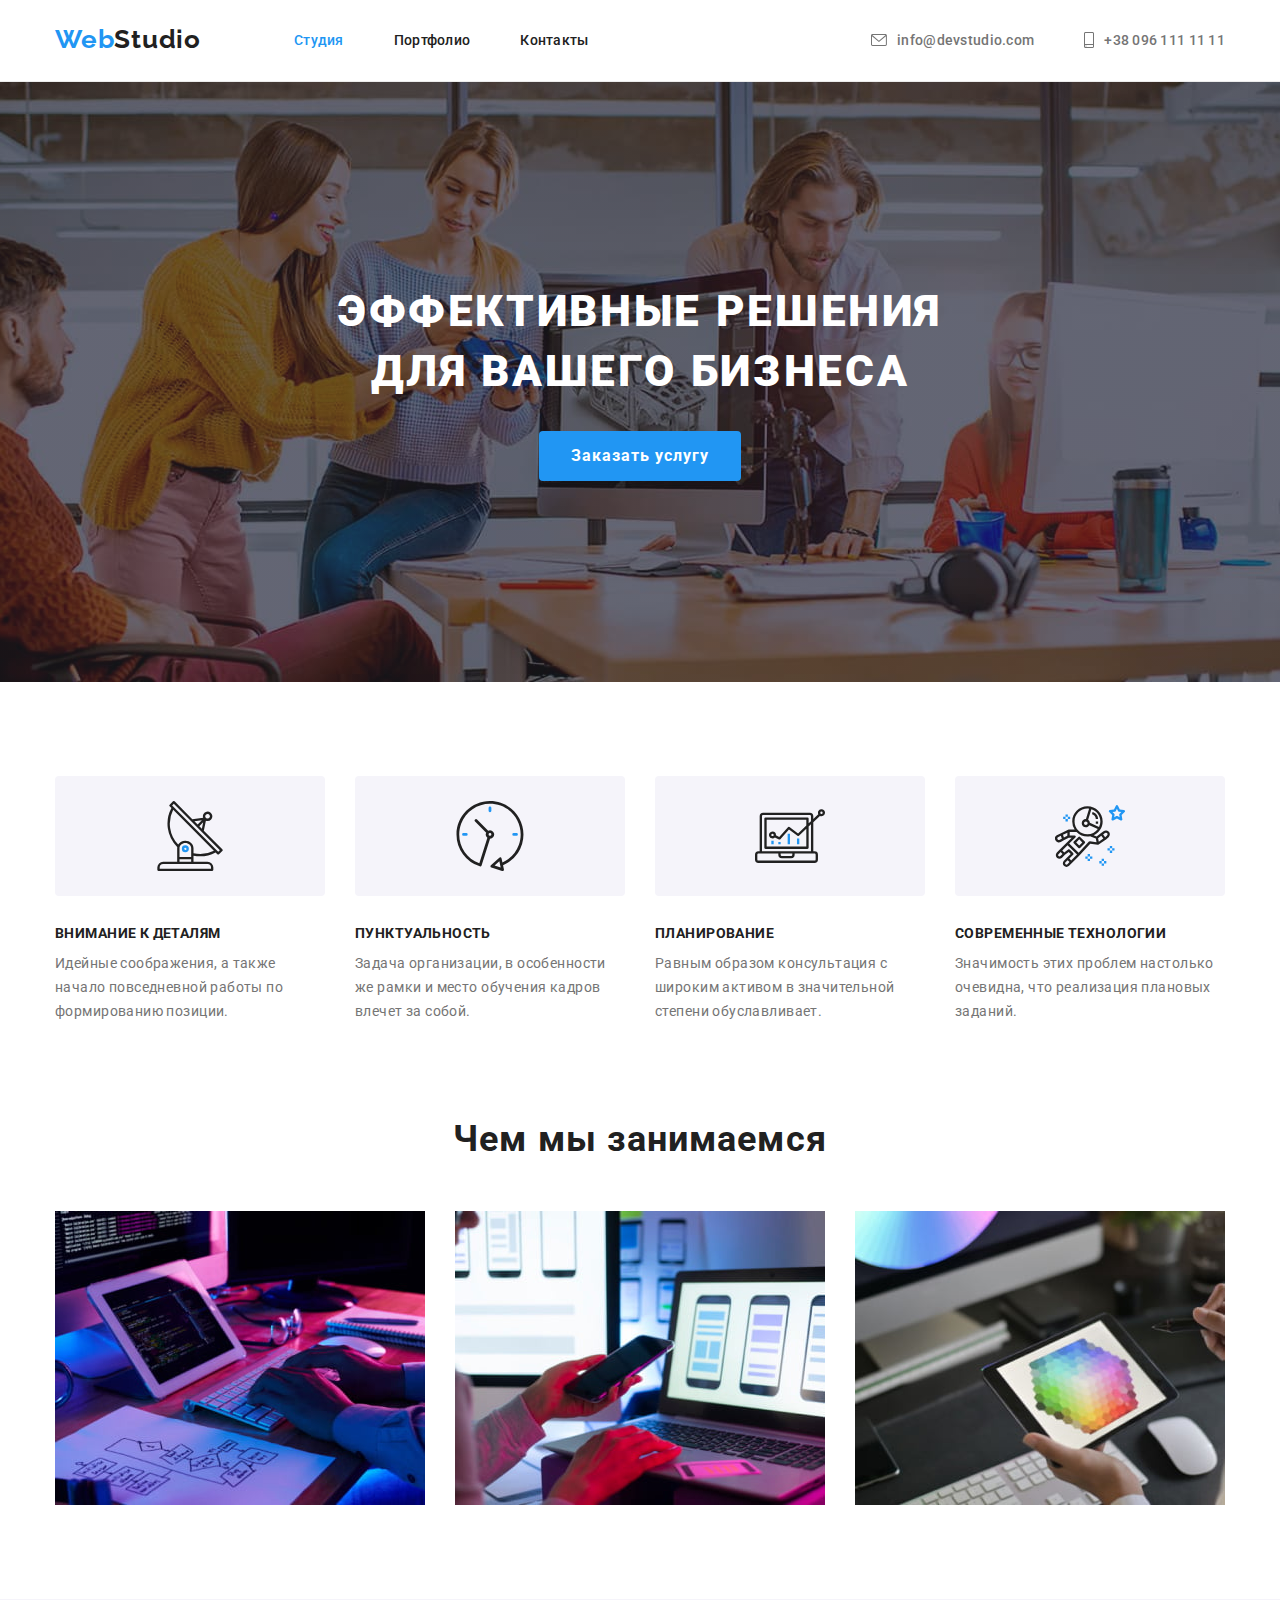
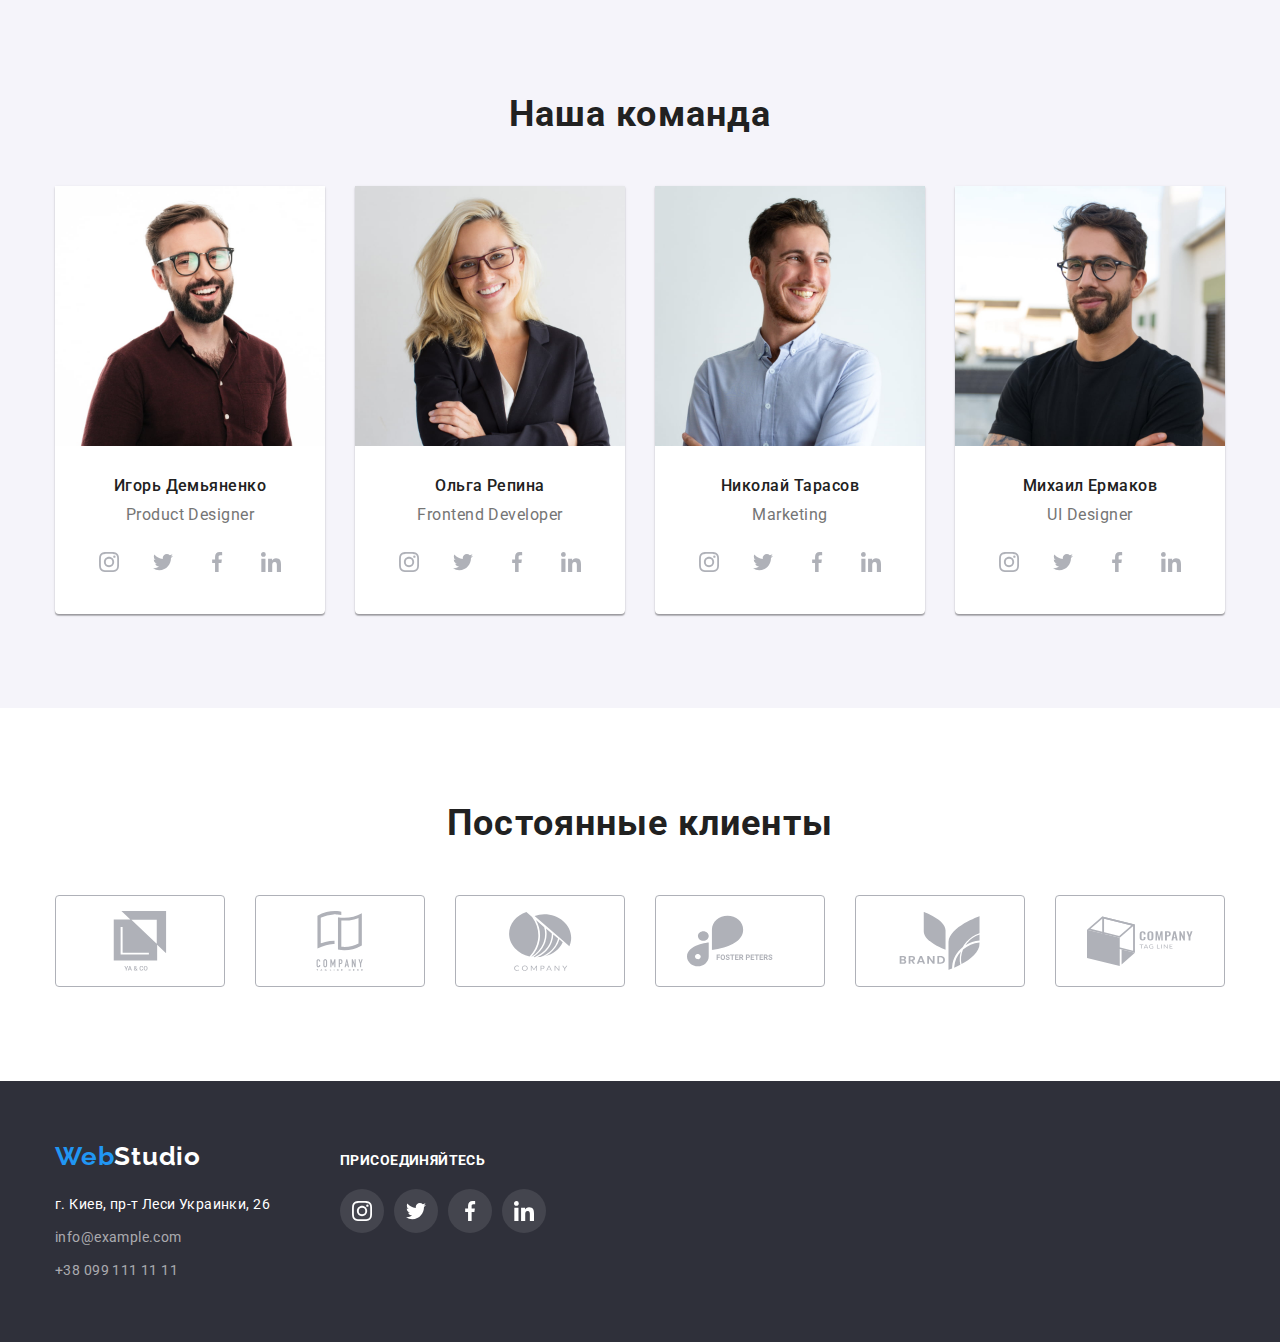
==== commit ae3aff72: "+mentors check" ====
--- a/index.html
+++ b/index.html
@@ -51,7 +51,7 @@
     </section>
     <section class="section">
       <div class="container">
-        <h2 class="hide__title">Наши преимущества</h2>
+        <h2 class="visually-hidden">Наши преимущества</h2>
         <ul class="rows">
           <li class="rows__item">
             <div class="rows__box">
@@ -116,148 +116,164 @@
             <div class="team__box">
               <h3 class="team__title">Игорь Демьяненко</h3>
               <p class="team__text" lang="en">Product Designer</p>
-            </div>
-            <ul class="social-links">
-              <li class="social-links__item">
-                <a class="social-links__link" href="#0" target="_blank" rel="noreferrer noopener">
-                  <svg class="social-links__icon" width="20" height="20">
-                    <use href="./images/icons.svg#icon-instagram"></use>
-                  </svg>
-                </a>
-              </li>
-              <li class="social-links__item">
-                <a class="social-links__link" href="#0" target="_blank" rel="noreferrer noopener">
-                  <svg class="social-links__icon" width="20" height="20">
-                    <use href="./images/icons.svg#icon-twitter"></use>
-                  </svg>
-                </a>
-              </li>
-              <li class="social-links__item">
-                <a class="social-links__link" href="#0" target="_blank" rel="noreferrer noopener">
-                  <svg class="social-links__icon" width="20" height="20">
-                    <use href="./images/icons.svg#icon-facebook"></use>
-                  </svg>
-                </a>
-              </li>
-              <li class="social-links__item">
-                <a class="social-links__link" href="#0" target="_blank" rel="noreferrer noopener">
-                  <svg class="social-links__icon" width="20" height="20">
-                    <use href="./images/icons.svg#icon-linkedin"></use>
-                  </svg>
-                </a>
-              </li>
-            </ul>
+              <ul class="social-links">
+                <li class="social-links__item">
+                  <a class="social-links__link" href="#0" target="_blank" rel="noreferrer noopener"
+                    aria-label="instagram">
+                    <svg class="social-links__icon" width="20" height="20">
+                      <use href="./images/icons.svg#icon-instagram"></use>
+                    </svg>
+                  </a>
+                </li>
+                <li class="social-links__item">
+                  <a class="social-links__link" href="#0" target="_blank" rel="noreferrer noopener"
+                    aria-label="twitter">
+                    <svg class="social-links__icon" width="20" height="20">
+                      <use href="./images/icons.svg#icon-twitter"></use>
+                    </svg>
+                  </a>
+                </li>
+                <li class="social-links__item">
+                  <a class="social-links__link" href="#0" target="_blank" rel="noreferrer noopener"
+                    aria-label="facebook">
+                    <svg class="social-links__icon" width="20" height="20">
+                      <use href="./images/icons.svg#icon-facebook"></use>
+                    </svg>
+                  </a>
+                </li>
+                <li class="social-links__item">
+                  <a class="social-links__link" href="#0" target="_blank" rel="noreferrer noopener"
+                    aria-label="linkedin">
+                    <svg class="social-links__icon" width="20" height="20">
+                      <use href="./images/icons.svg#icon-linkedin"></use>
+                    </svg>
+                  </a>
+                </li>
+              </ul>
+            </div>
           </li>
           <li class="team__item">
             <img class="team__img" src="./images/team/team-2.jpg" alt="член команды женщина" width="270" height="260">
             <div class="team__box">
               <h3 class="team__title">Ольга Репина</h3>
               <p class="team__text" lang="en">Frontend Developer</p>
-            </div>
-            <ul class="social-links">
-              <li class="social-links__item">
-                <a class="social-links__link" href="#0" target="_blank" rel="noreferrer noopener">
-                  <svg class="social-links__icon" width="20" height="20">
-                    <use href="./images/icons.svg#icon-instagram"></use>
-                  </svg>
-                </a>
-              </li>
-              <li class="social-links__item">
-                <a class="social-links__link" href="#0" target="_blank" rel="noreferrer noopener">
-                  <svg class="social-links__icon" width="20" height="20">
-                    <use href="./images/icons.svg#icon-twitter"></use>
-                  </svg>
-                </a>
-              </li>
-              <li class="social-links__item">
-                <a class="social-links__link" href="#0" target="_blank" rel="noreferrer noopener">
-                  <svg class="social-links__icon" width="20" height="20">
-                    <use href="./images/icons.svg#icon-facebook"></use>
-                  </svg>
-                </a>
-              </li>
-              <li class="social-links__item">
-                <a class="social-links__link" href="#0" target="_blank" rel="noreferrer noopener">
-                  <svg class="social-links__icon" width="20" height="20">
-                    <use href="./images/icons.svg#icon-linkedin"></use>
-                  </svg>
-                </a>
-              </li>
-            </ul>
+              <ul class="social-links">
+                <li class="social-links__item">
+                  <a class="social-links__link" href="#0" target="_blank" rel="noreferrer noopener"
+                    aria-label="instagram">
+                    <svg class="social-links__icon" width="20" height="20">
+                      <use href="./images/icons.svg#icon-instagram"></use>
+                    </svg>
+                  </a>
+                </li>
+                <li class="social-links__item">
+                  <a class="social-links__link" href="#0" target="_blank" rel="noreferrer noopener"
+                    aria-label="twitter">
+                    <svg class="social-links__icon" width="20" height="20">
+                      <use href="./images/icons.svg#icon-twitter"></use>
+                    </svg>
+                  </a>
+                </li>
+                <li class="social-links__item">
+                  <a class="social-links__link" href="#0" target="_blank" rel="noreferrer noopener"
+                    aria-label="facebook">
+                    <svg class="social-links__icon" width="20" height="20">
+                      <use href="./images/icons.svg#icon-facebook"></use>
+                    </svg>
+                  </a>
+                </li>
+                <li class="social-links__item">
+                  <a class="social-links__link" href="#0" target="_blank" rel="noreferrer noopener"
+                    aria-label="linkedin">
+                    <svg class="social-links__icon" width="20" height="20">
+                      <use href="./images/icons.svg#icon-linkedin"></use>
+                    </svg>
+                  </a>
+                </li>
+              </ul>
+            </div>
           </li>
           <li class="team__item">
             <img class="team__img" src="./images/team/team-3.jpg" alt="член команды мужчина" width="270" height="260">
             <div class="team__box">
               <h3 class="team__title">Николай Тарасов</h3>
               <p class="team__text" lang="en">Marketing</p>
-            </div>
-            <ul class="social-links">
-              <li class="social-links__item">
-                <a class="social-links__link" href="#0" target="_blank" rel="noreferrer noopener">
-                  <svg class="social-links__icon" width="20" height="20">
-                    <use href="./images/icons.svg#icon-instagram"></use>
-                  </svg>
-                </a>
-              </li>
-              <li class="social-links__item">
-                <a class="social-links__link" href="#0" target="_blank" rel="noreferrer noopener">
-                  <svg class="social-links__icon" width="20" height="20">
-                    <use href="./images/icons.svg#icon-twitter"></use>
-                  </svg>
-                </a>
-              </li>
-              <li class="social-links__item">
-                <a class="social-links__link" href="#0" target="_blank" rel="noreferrer noopener">
-                  <svg class="social-links__icon" width="20" height="20">
-                    <use href="./images/icons.svg#icon-facebook"></use>
-                  </svg>
-                </a>
-              </li>
-              <li class="social-links__item">
-                <a class="social-links__link" href="#0" target="_blank" rel="noreferrer noopener">
-                  <svg class="social-links__icon" width="20" height="20">
-                    <use href="./images/icons.svg#icon-linkedin"></use>
-                  </svg>
-                </a>
-              </li>
-            </ul>
+              <ul class="social-links">
+                <li class="social-links__item">
+                  <a class="social-links__link" href="#0" target="_blank" rel="noreferrer noopener"
+                    aria-label="instagram">
+                    <svg class="social-links__icon" width="20" height="20">
+                      <use href="./images/icons.svg#icon-instagram"></use>
+                    </svg>
+                  </a>
+                </li>
+                <li class="social-links__item">
+                  <a class="social-links__link" href="#0" target="_blank" rel="noreferrer noopener"
+                    aria-label="twitter">
+                    <svg class="social-links__icon" width="20" height="20">
+                      <use href="./images/icons.svg#icon-twitter"></use>
+                    </svg>
+                  </a>
+                </li>
+                <li class="social-links__item">
+                  <a class="social-links__link" href="#0" target="_blank" rel="noreferrer noopener"
+                    aria-label="facebook">
+                    <svg class="social-links__icon" width="20" height="20">
+                      <use href="./images/icons.svg#icon-facebook"></use>
+                    </svg>
+                  </a>
+                </li>
+                <li class="social-links__item">
+                  <a class="social-links__link" href="#0" target="_blank" rel="noreferrer noopener"
+                    aria-label="linkedin">
+                    <svg class="social-links__icon" width="20" height="20">
+                      <use href="./images/icons.svg#icon-linkedin"></use>
+                    </svg>
+                  </a>
+                </li>
+              </ul>
+            </div>
           </li>
           <li class="team__item">
             <img class="team__img" src="./images/team/team-4.jpg" alt="член команды мужчина" width="270" height="260">
             <div class="team__box">
               <h3 class="team__title">Михаил Ермаков</h3>
               <p class="team__text" lang="en">UI Designer</p>
-            </div>
-            <ul class="social-links">
-              <li class="social-links__item">
-                <a class="social-links__link" href="#0" target="_blank" rel="noreferrer noopener">
-                  <svg class="social-links__icon" width="20" height="20">
-                    <use href="./images/icons.svg#icon-instagram"></use>
-                  </svg>
-                </a>
-              </li>
-              <li class="social-links__item">
-                <a class="social-links__link" href="#0" target="_blank" rel="noreferrer noopener">
-                  <svg class="social-links__icon" width="20" height="20">
-                    <use href="./images/icons.svg#icon-twitter"></use>
-                  </svg>
-                </a>
-              </li>
-              <li class="social-links__item">
-                <a class="social-links__link" href="#0" target="_blank" rel="noreferrer noopener">
-                  <svg class="social-links__icon" width="20" height="20">
-                    <use href="./images/icons.svg#icon-facebook"></use>
-                  </svg>
-                </a>
-              </li>
-              <li class="social-links__item">
-                <a class="social-links__link" href="#0" target="_blank" rel="noreferrer noopener">
-                  <svg class="social-links__icon" width="20" height="20">
-                    <use href="./images/icons.svg#icon-linkedin"></use>
-                  </svg>
-                </a>
-              </li>
-            </ul>
+              <ul class="social-links">
+                <li class="social-links__item">
+                  <a class="social-links__link" href="#0" target="_blank" rel="noreferrer noopener"
+                    aria-label="instagram">
+                    <svg class="social-links__icon" width="20" height="20">
+                      <use href="./images/icons.svg#icon-instagram"></use>
+                    </svg>
+                  </a>
+                </li>
+                <li class="social-links__item">
+                  <a class="social-links__link" href="#0" target="_blank" rel="noreferrer noopener"
+                    aria-label="twitter">
+                    <svg class="social-links__icon" width="20" height="20">
+                      <use href="./images/icons.svg#icon-twitter"></use>
+                    </svg>
+                  </a>
+                </li>
+                <li class="social-links__item">
+                  <a class="social-links__link" href="#0" target="_blank" rel="noreferrer noopener"
+                    aria-label="facebook">
+                    <svg class="social-links__icon" width="20" height="20">
+                      <use href="./images/icons.svg#icon-facebook"></use>
+                    </svg>
+                  </a>
+                </li>
+                <li class="social-links__item">
+                  <a class="social-links__link" href="#0" target="_blank" rel="noreferrer noopener"
+                    aria-label="linkedin">
+                    <svg class="social-links__icon" width="20" height="20">
+                      <use href="./images/icons.svg#icon-linkedin"></use>
+                    </svg>
+                  </a>
+                </li>
+              </ul>
+            </div>
           </li>
         </ul>
       </div>
@@ -268,42 +284,42 @@
         <ul class="clients">
           <li class="clients__item">
             <a class="clients__link" href="#0" target="_blank" rel="noreferrer noopener">
-              <svg class="clients__icon" width="41" height="46.7">
+              <svg class="clients__icon" width="106" height="60">
                 <use href="./images/icons.svg#icon-client-1"></use>
               </svg>
             </a>
           </li>
           <li class="clients__item">
             <a class="clients__link" href="#0" target="_blank" rel="noreferrer noopener">
-              <svg class="clients__icon" width="40" height="52">
+              <svg class="clients__icon" width="106" height="60">
                 <use href="./images/icons.svg#icon-client-2"></use>
               </svg>
             </a>
           </li>
           <li class="clients__item">
             <a class="clients__link" href="#0" target="_blank" rel="noreferrer noopener">
-              <svg class="clients__icon" width="41" height="46.7">
+              <svg class="clients__icon" width="106" height="60">
                 <use href="./images/icons.svg#icon-client-3"></use>
               </svg>
             </a>
           </li>
           <li class="clients__item">
             <a class="clients__link" href="#0" target="_blank" rel="noreferrer noopener">
-              <svg class="clients__icon" width="84.44" height="40.62">
+              <svg class="clients__icon" width="106" height="60">
                 <use href="./images/icons.svg#icon-client-4"></use>
               </svg>
             </a>
           </li>
           <li class="clients__item">
             <a class="clients__link" href="#0" target="_blank" rel="noreferrer noopener">
-              <svg class="clients__icon" width="62.54" height="45.43">
+              <svg class="clients__icon" width="106" height="60">
                 <use href="./images/icons.svg#icon-client-5"></use>
               </svg>
             </a>
           </li>
           <li class="clients__item">
             <a class="clients__link" href="#0" target="_blank" rel="noreferrer noopener">
-              <svg class="clients__icon" width="93.79" height="43.93">
+              <svg class="clients__icon" width="106" height="60">
                 <use href="./images/icons.svg#icon-client-6"></use>
               </svg>
             </a>
@@ -313,7 +329,7 @@
     </section>
   </main>
   <footer class="footer">
-    <div class="container thumb">
+    <div class="container footer__thumb">
       <div class="footer__box">
         <a class="footer__logo logo" href="#" target="_blank" rel="noreferrer noopener">Web<span>Studio</span></a>
         <address class="address">
@@ -330,28 +346,32 @@
         <p class="footer__text">присоединяйтесь</p>
         <ul class="social-links social-links--position">
           <li class="social-links__item">
-            <a class="social-links__link social-links__link--style" href="#0" target="_blank" rel="noreferrer noopener">
+            <a class="social-links__link social-links__link--style" href="#0" target="_blank" rel="noreferrer noopener"
+              aria-label="instagram">
               <svg class="social-links__icon" width="20" height="20">
                 <use href="./images/icons.svg#icon-instagram"></use>
               </svg>
             </a>
           </li>
           <li class="social-links__item">
-            <a class="social-links__link social-links__link--style" href="#0" target="_blank" rel="noreferrer noopener">
+            <a class="social-links__link social-links__link--style" href="#0" target="_blank" rel="noreferrer noopener"
+              aria-label="twitter">
               <svg class="social-links__icon" width="20" height="20">
                 <use href="./images/icons.svg#icon-twitter"></use>
               </svg>
             </a>
           </li>
           <li class="social-links__item">
-            <a class="social-links__link social-links__link--style" href="#0" target="_blank" rel="noreferrer noopener">
+            <a class="social-links__link social-links__link--style" href="#0" target="_blank" rel="noreferrer noopener"
+              aria-label="facebook">
               <svg class="social-links__icon" width="20" height="20">
                 <use href="./images/icons.svg#icon-facebook"></use>
               </svg>
             </a>
           </li>
           <li class="social-links__item">
-            <a class="social-links__link social-links__link--style" href="#0" target="_blank" rel="noreferrer noopener">
+            <a class="social-links__link social-links__link--style" href="#0" target="_blank" rel="noreferrer noopener"
+              aria-label="linkedin">
               <svg class="social-links__icon" width="20" height="20">
                 <use href="./images/icons.svg#icon-linkedin"></use>
               </svg>
--- a/css/styles.css
+++ b/css/styles.css
@@ -35,6 +35,9 @@
   max-width: 100%;
   height: auto;
 }
+a {
+  text-decoration: none;
+}
 body {
   font-family: Roboto, sans-serif;
   color: var(--firstFontColor);
@@ -45,13 +48,16 @@
   padding-top: 94px;
   padding-bottom: 94px;
 }
-/* этот заголовок нужно сделать невидимым он для семантики */
-.hide__title{
+/* все что нужно сделать невидимым (для семантики и SEO) */
+.visually-hidden {
   position: absolute;
   clip: rect(0 0 0 0);
   width: 1px;
   height: 1px;
   margin: -1px;
+  border: 0;
+  padding: 0;
+  overflow: hidden;
 }
 .container{
   width: 1200px;
@@ -70,9 +76,7 @@
 .logo > span {
   color:var(--firstFontColor);
 }
-.link {
-  text-decoration: none;
-}
+
 .link:focus,
 .link:hover {
   color: var(--brandColor);
@@ -257,8 +261,6 @@
   display: flex;
 }
 .team__item {
-  display: flex;
-  flex-direction: column;
   flex-basis: calc((100% - 90px) / 4);
   border-bottom-left-radius: 4px;
   border-bottom-right-radius: 4px;
@@ -270,29 +272,24 @@
 }
 .team__img {
   display: block;
-  margin-bottom: 30px;
 }
 .team__box {
   font-size: 16px;
   letter-spacing: 0.03em;
   text-align: center;
-  margin-bottom: 16px;
-  padding-left: 10px;
-  padding-right: 10px;
+  padding: 30px 32px;
 }
 .team__title {
   font-weight: 500;
   margin-bottom: 10px;
 }
 .team__text {
+  margin-bottom: 16px;
   color: var(--secondFontColor);
 }
 .social-links {
   display: flex;
   justify-content: center;
-  padding-left: 32px;
-  padding-right: 32px;
-  margin-bottom: 30px;
 }
 .social-links__item {
 
@@ -389,7 +386,12 @@
 .portfolio__item:nth-last-child(-n + 3) {
   margin-bottom: 0;
 }
-.portfolio__item:hover {
+.portfolio__link {
+  display: block;
+  color: var(--firstFontColor);
+}
+.portfolio__link:focus,
+.portfolio__link:hover {
   box-shadow: 0px 1px 1px rgba(0, 0, 0, 0.12), 0px 4px 4px rgba(0, 0, 0, 0.06), 1px 4px 6px rgba(0, 0, 0, 0.16);
 }
 .portfolio__img {
@@ -447,11 +449,15 @@
   color: rgba(255, 255, 255, 0.6);
 }
 /* ------------------------social links block-------------- */
+.footer__thumb {
+  display: flex;
+  align-items: baseline;
+}
 .footer__box:first-child {
   margin-right: 70px;
 }
 .footer__box:nth-child(2) {
-  padding-top: 10px;
+
 }
 .footer__text {
   line-height: 1.14;
